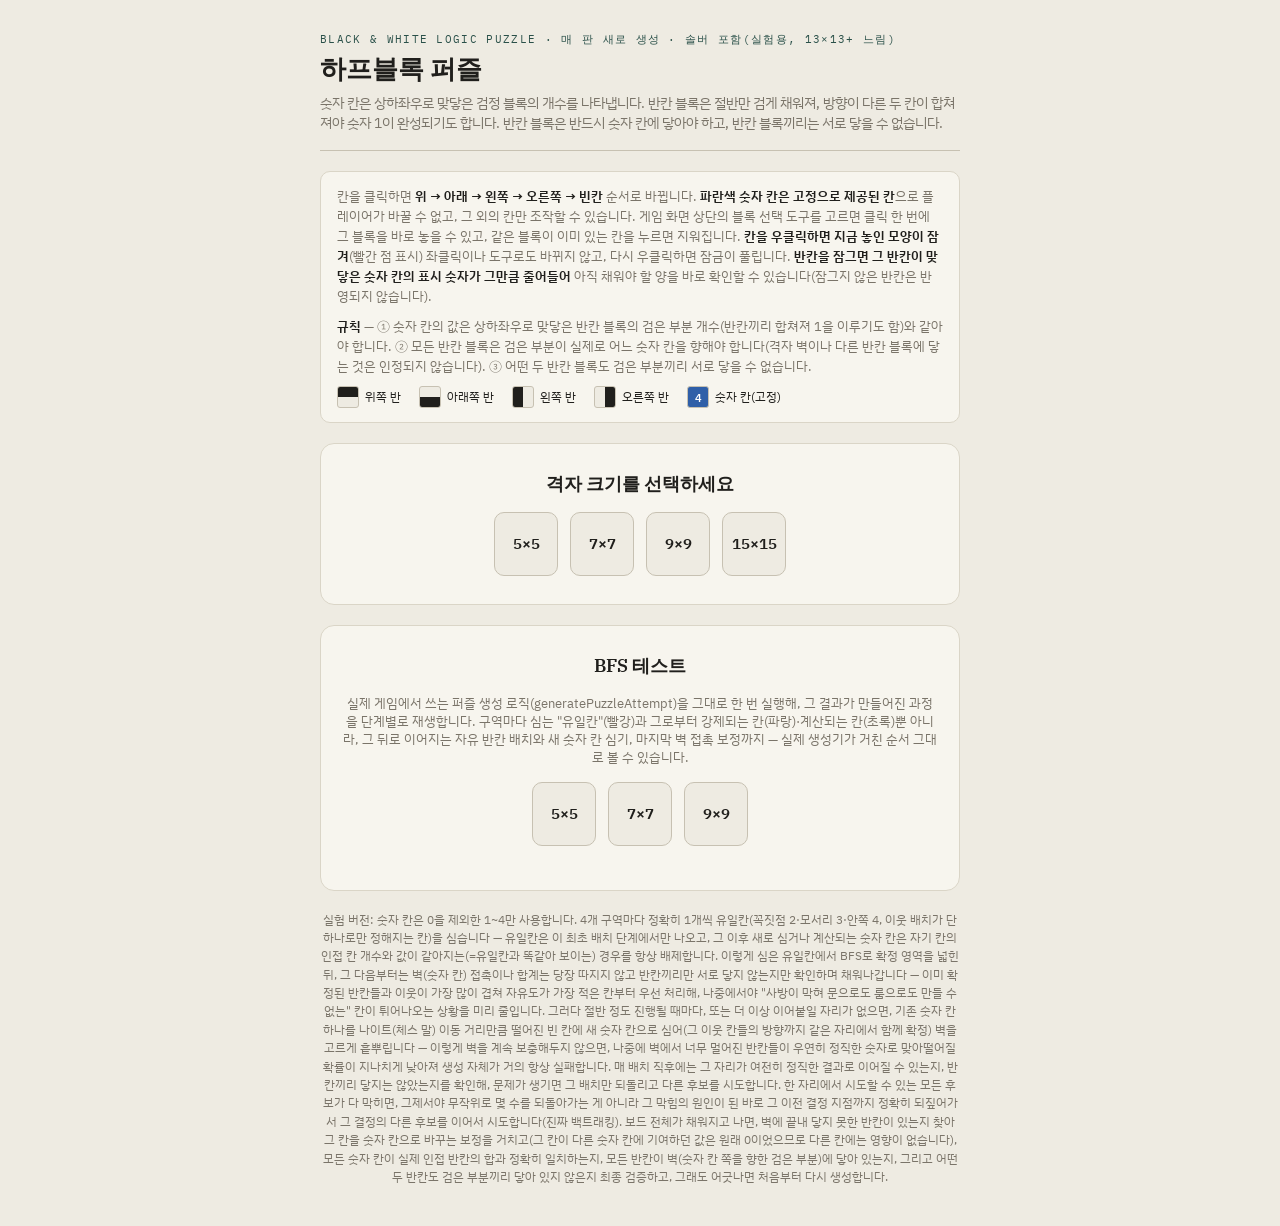
==== index-solver.html @ 35c33c2c "하프블록 퍼즐: 모바일 지원 추가 Co-Authored-By: Claude Opus 5.5 <noreply@anthropic.com>" ====
<!doctype html><html><head><meta charset=utf8><meta name=viewport content="width=device-width,initial-scale=1,viewport-fit=cover"><style>:root{color-scheme:light;box-sizing:border-box;padding-top:env(safe-area-inset-top,0px);padding-bottom:env(safe-area-inset-bottom,0px)}html{scroll-padding-top:env(safe-area-inset-top,0px)}body{margin:0;padding:0;font:14px -apple-system,BlinkMacSystemFont,sans-serif;background:#faf9f5;color:#141413}img{max-width:100%}[hidden]:not([hidden=until-found i]){display:none!important}</style></head><body>
<title>하프블록 퍼즐 (솔버 포함, 실험용)</title>
<link rel="preconnect" href="https://fonts.googleapis.com">
<link rel="preconnect" href="https://fonts.gstatic.com" crossorigin>
<link href="https://fonts.googleapis.com/css2?family=IBM+Plex+Serif:wght@500;600&family=IBM+Plex+Sans+KR:wght@400;500;600&family=IBM+Plex+Mono:wght@500;600&display=swap" rel="stylesheet">
<style>
  :root{
    --paper:#EEEBE2;
    --paper-raised:#F7F5EE;
    --ink:#201F1C;
    --line:#C7C1B2;
    --line-soft:#DAD5C7;
    --accent:#3C6E64;
    --accent-strong:#2A5049;
    --accent-soft:#DCEAE6;
    --muted:#7A7469;
    --danger:#9B4A3E;
    --fixed:#2F5FA8;
    --font-display:'IBM Plex Serif', Georgia, serif;
    --font-body:'IBM Plex Sans KR','IBM Plex Sans',system-ui,sans-serif;
    --font-mono:'IBM Plex Mono',ui-monospace,monospace;
  }
  @media (prefers-color-scheme: dark){
    :root:not([data-theme="light"]){
      --paper:#17181A;
      --paper-raised:#1E2022;
      --ink:#ECE9E1;
      --line:#3C3B37;
      --line-soft:#2A2A27;
      --accent:#6FBDAF;
      --accent-strong:#8FD2C5;
      --accent-soft:#1D2C29;
      --muted:#8C877C;
      --danger:#D98A7B;
      --fixed:#7EB3EA;
    }
  }
  :root[data-theme="dark"]{
    --paper:#17181A;
    --paper-raised:#1E2022;
    --ink:#ECE9E1;
    --line:#3C3B37;
    --line-soft:#2A2A27;
    --accent:#6FBDAF;
    --accent-strong:#8FD2C5;
    --accent-soft:#1D2C29;
    --muted:#8C877C;
    --danger:#D98A7B;
    --fixed:#7EB3EA;
  }

  body{
    background:var(--paper);
    color:var(--ink);
    font-family:var(--font-body);
    padding:32px 16px 40px;
    display:flex;
    justify-content:center;
  }

  .page{
    width:100%;
    max-width:640px;
    display:flex;
    flex-direction:column;
    gap:20px;
  }

  header.top{
    display:flex;
    flex-direction:column;
    gap:4px;
    border-bottom:1px solid var(--line);
    padding-bottom:16px;
  }
  header.top .eyebrow{
    font-family:var(--font-mono);
    font-size:11px;
    letter-spacing:.12em;
    text-transform:uppercase;
    color:var(--accent-strong);
  }
  header.top h1{
    font-family:var(--font-display);
    font-weight:600;
    font-size:26px;
    margin:0;
    text-wrap:balance;
  }
  header.top p{
    margin:2px 0 0;
    color:var(--muted);
    font-size:13.5px;
    line-height:1.5;
  }

  .legend{
    background:var(--paper-raised);
    border:1px solid var(--line-soft);
    border-radius:10px;
    padding:14px 16px;
    font-size:12.5px;
    line-height:1.6;
    color:var(--muted);
  }
  .legend strong{ color:var(--ink); font-weight:600; }
  .legend .swatches{
    display:flex;
    flex-wrap:wrap;
    gap:10px 18px;
    margin-top:10px;
  }
  .swatch{ display:flex; align-items:center; gap:6px; font-size:12px; color:var(--ink); }
  .swatch-box{
    position:relative;
    width:20px;height:20px;
    border:1px solid var(--line);
    border-radius:3px;
    background:var(--paper);
    flex-shrink:0;
    overflow:hidden;
    display:flex;
    align-items:center;
    justify-content:center;
    font-family:var(--font-mono);
    font-size:11px;
    font-weight:600;
    color:var(--ink);
  }
  .swatch-box .fill{ position:absolute; background:var(--ink); }

  /* ---- start screen ---- */
  .start-card{
    background:var(--paper-raised);
    border:1px solid var(--line-soft);
    border-radius:14px;
    padding:28px 22px;
    display:flex;
    flex-direction:column;
    align-items:center;
    gap:16px;
    text-align:center;
  }
  .start-card h2{
    font-family:var(--font-display);
    font-size:18px;
    margin:0;
    font-weight:600;
  }
  .size-grid{
    display:flex;
    gap:12px;
    flex-wrap:wrap;
    justify-content:center;
  }
  .size-btn{
    font-family:var(--font-mono);
    font-size:15px;
    font-weight:600;
    width:64px;
    height:64px;
    border-radius:10px;
    border:1.5px solid var(--line);
    background:var(--paper);
    color:var(--ink);
    cursor:pointer;
    display:flex;
    flex-direction:column;
    align-items:center;
    justify-content:center;
    gap:2px;
    transition:border-color .15s, background .15s;
  }
  .size-btn:hover{ border-color:var(--accent); background:var(--accent-soft); }

  /* ---- game screen ---- */
  .status-row{
    display:flex;
    align-items:center;
    justify-content:space-between;
    gap:12px;
    flex-wrap:wrap;
  }
  .status-pill{
    font-family:var(--font-mono);
    font-size:11px;
    letter-spacing:.06em;
    text-transform:uppercase;
    padding:5px 10px;
    border-radius:999px;
    border:1px solid var(--line);
    color:var(--muted);
  }
  .status-pill.mode-play{ color:var(--accent-strong); border-color:var(--accent); }
  .status-pill.mode-answer{ color:var(--accent-strong); border-color:var(--accent); background:var(--accent-soft); }
  .status-pill.mode-solution{ color:var(--ink); }

  .tool-palette{
    display:flex;
    align-items:center;
    gap:14px;
    flex-wrap:wrap;
    background:var(--paper-raised);
    border:1px solid var(--line-soft);
    border-radius:10px;
    padding:12px 16px;
  }
  .tool-label{
    font-family:var(--font-mono);
    font-size:11px;
    letter-spacing:.06em;
    text-transform:uppercase;
    color:var(--muted);
  }
  .tool-buttons{ display:flex; gap:8px; }
  .tool-btn{
    width:44px;
    height:44px;
    padding:0;
    border-radius:8px;
    border:1.5px solid var(--line);
    background:var(--paper);
    cursor:pointer;
    display:flex;
    align-items:center;
    justify-content:center;
    transition:border-color .15s, background .15s;
  }
  .tool-btn:hover{ border-color:var(--accent); }
  .tool-btn.active{
    border-color:var(--accent);
    background:var(--accent-soft);
    box-shadow:0 0 0 2px var(--accent) inset;
  }
  .tool-swatch{
    position:relative;
    width:22px;
    height:22px;
    border:1px solid var(--line);
    border-radius:3px;
    background:var(--paper);
    overflow:hidden;
  }
  .tool-swatch .fill{ position:absolute; background:var(--ink); }
  .tool-btn.active .tool-swatch{ border-color:var(--accent-strong); }
  .tool-btn.active .tool-swatch .fill{ background:var(--accent-strong); }
  .tool-hint{
    font-size:11.5px;
    color:var(--muted);
    flex-basis:100%;
  }

  .mini-board{
    display:grid;
    width:150px;
    aspect-ratio:1/1;
    border:2px solid var(--ink);
    border-radius:3px;
    overflow:hidden;
    background:var(--line);
    gap:1px;
  }
  .mini-cell{
    position:relative;
    background:var(--paper);
    display:flex;
    align-items:center;
    justify-content:center;
    font-family:var(--font-mono);
    font-size:8px;
    font-weight:600;
  }
  .mini-cell.fixed{
    background:var(--danger);
    color:#fff;
  }
  .mini-cell.full{ background:var(--ink); }
  .mini-cell.forced-blue{ background:var(--fixed); }
  .mini-cell.forced-green{ background:var(--accent); color:#fff; }
  .mini-cell .fill{ position:absolute; background:var(--ink); }
  .mini-cell.just-revealed{
    box-shadow:0 0 0 2px var(--accent-strong) inset, 0 0 0 4px var(--accent-soft) inset;
    z-index:1;
  }

  .bfs-stage-wrap{
    display:flex;
    flex-direction:column;
    align-items:center;
    gap:10px;
    padding-top:10px;
    border-top:1px dashed var(--line-soft);
    width:100%;
  }
  .bfs-stage-header{
    display:flex;
    align-items:center;
    justify-content:center;
    gap:10px;
    flex-wrap:wrap;
  }
  .stage-board{
    width:min(72vw,260px);
  }
  .stage-board .mini-cell{ font-size:11px; }
  .bfs-stage-hint{
    margin:0;
    color:var(--muted);
    font-size:12px;
    max-width:440px;
    text-align:center;
    line-height:1.5;
  }

  .board-wrap{
    display:flex;
    justify-content:center;
  }
  .board{
    display:grid;
    width:min(92vw,480px);
    aspect-ratio:1/1;
    border:2px solid var(--ink);
    border-radius:4px;
    overflow:hidden;
    background:var(--line);
    gap:1px;
  }
  .cell{
    position:relative;
    background:var(--paper);
    display:flex;
    align-items:center;
    justify-content:center;
    font-family:var(--font-mono);
    font-size:clamp(14px,4vw,20px);
    font-weight:600;
    user-select:none;
  }
  .cell.fixed-number{
    background:var(--fixed);
    color:#fff;
  }
  .cell.fixed-empty{
    background:var(--fixed);
  }
  .cell.fixed-full{
    background:var(--ink);
  }
  .cell.player{
    background:var(--paper);
    cursor:pointer;
    box-shadow:inset 0 0 0 1px transparent;
  }
  .cell.player.interactive{
    box-shadow:inset 0 0 0 1px var(--line-soft);
  }
  .cell.player.interactive:hover{ background:var(--accent-soft); }
  .cell.player.interactive:hover .fill{ background:var(--accent-strong); }
  .cell.player.locked{
    box-shadow:inset 0 0 0 2px var(--danger);
  }
  .cell.player.locked:hover{ background:var(--paper); }
  .cell.player.locked:hover .fill{ background:var(--ink); }
  .cell.player.locked::after{
    content:'';
    position:absolute;
    top:3px; right:3px;
    width:6px; height:6px;
    border-radius:50%;
    background:var(--danger);
    z-index:2;
  }
  .cell .fill{ position:absolute; background:var(--ink); }
  .fill-up{ top:0;left:0;right:0;height:50%; }
  .fill-down{ bottom:0;left:0;right:0;height:50%; }
  .fill-left{ top:0;left:0;bottom:0;width:50%; }
  .fill-right{ top:0;right:0;bottom:0;width:50%; }

  .actions{
    display:flex;
    justify-content:center;
    gap:10px;
    flex-wrap:wrap;
  }
  .btn{
    font-family:var(--font-body);
    font-size:14px;
    font-weight:600;
    padding:11px 22px;
    border-radius:8px;
    border:1.5px solid var(--ink);
    background:var(--ink);
    color:var(--paper);
    cursor:pointer;
    transition:opacity .15s;
  }
  .btn:hover{ opacity:.85; }
  .btn.secondary{
    background:transparent;
    color:var(--ink);
    border-color:var(--line);
  }
  .btn.secondary.active{
    border-color:var(--accent);
    color:var(--accent-strong);
    background:var(--accent-soft);
  }
  .btn.danger-outline{
    background:transparent;
    color:var(--danger);
    border-color:var(--danger);
  }
  .btn:disabled{
    opacity:.4;
    cursor:default;
  }

  footer.note{
    text-align:center;
    font-size:11.5px;
    color:var(--muted);
    line-height:1.6;
  }

  [hidden]{ display:none!important; }
</style>

<div class="page">
  <header class="top">
    <div class="eyebrow">Black &amp; White Logic Puzzle · 매 판 새로 생성 · 솔버 포함(실험용, 13×13+ 느림)</div>
    <h1>하프블록 퍼즐</h1>
    <p>숫자 칸은 상하좌우로 맞닿은 검정 블록의 개수를 나타냅니다. 반칸 블록은 절반만 검게 채워져, 방향이 다른 두 칸이 합쳐져야 숫자 1이 완성되기도 합니다. 반칸 블록은 반드시 숫자 칸에 닿아야 하고, 반칸 블록끼리는 서로 닿을 수 없습니다.</p>
  </header>

  <div class="legend">
    칸을 클릭하면 <strong>위 → 아래 → 왼쪽 → 오른쪽 → 빈칸</strong> 순서로 바뀝니다. <strong>파란색 숫자 칸은 고정으로 제공된 칸</strong>으로 플레이어가 바꿀 수 없고, 그 외의 칸만 조작할 수 있습니다. 게임 화면 상단의 블록 선택 도구를 고르면 클릭 한 번에 그 블록을 바로 놓을 수 있고, 같은 블록이 이미 있는 칸을 누르면 지워집니다. <strong>칸을 우클릭하면 지금 놓인 모양이 잠겨</strong>(빨간 점 표시) 좌클릭이나 도구로도 바뀌지 않고, 다시 우클릭하면 잠금이 풀립니다. <strong>반칸을 잠그면 그 반칸이 맞닿은 숫자 칸의 표시 숫자가 그만큼 줄어들어</strong> 아직 채워야 할 양을 바로 확인할 수 있습니다(잠그지 않은 반칸은 반영되지 않습니다).
    <div style="margin-top:10px;">
      <strong>규칙</strong> — ① 숫자 칸의 값은 상하좌우로 맞닿은 반칸 블록의 검은 부분 개수(반칸끼리 합쳐져 1을 이루기도 함)와 같아야 합니다. ② 모든 반칸 블록은 검은 부분이 실제로 어느 숫자 칸을 향해야 합니다(격자 벽이나 다른 반칸 블록에 닿는 것은 인정되지 않습니다). ③ 어떤 두 반칸 블록도 검은 부분끼리 서로 닿을 수 없습니다.
    </div>
    <div class="swatches">
      <div class="swatch"><span class="swatch-box"><span class="fill fill-up"></span></span>위쪽 반</div>
      <div class="swatch"><span class="swatch-box"><span class="fill fill-down"></span></span>아래쪽 반</div>
      <div class="swatch"><span class="swatch-box"><span class="fill fill-left"></span></span>왼쪽 반</div>
      <div class="swatch"><span class="swatch-box"><span class="fill fill-right"></span></span>오른쪽 반</div>
      <div class="swatch"><span class="swatch-box" style="background:var(--fixed);color:#fff">4</span>숫자 칸(고정)</div>
    </div>
  </div>

  <section id="startScreen" class="start-card">
    <h2>격자 크기를 선택하세요</h2>
    <div class="size-grid">
      <button class="size-btn" data-size="5" onclick="startGame(5)">5×5</button>
      <button class="size-btn" data-size="7" onclick="startGame(7)">7×7</button>
      <button class="size-btn" data-size="9" onclick="startGame(9)">9×9</button>
      <button class="size-btn" data-size="15" onclick="startGame(15)">15×15</button>
    </div>
  </section>

  <section id="bfsSection" class="start-card">
    <h2>BFS 테스트</h2>
    <p style="margin:0;color:var(--muted);font-size:12.5px;">실제 게임에서 쓰는 퍼즐 생성 로직(generatePuzzleAttempt)을 그대로 한 번 실행해, 그 결과가 만들어진 과정을 단계별로 재생합니다. 구역마다 심는 "유일칸"(빨강)과 그로부터 강제되는 칸(파랑)·계산되는 칸(초록)뿐 아니라, 그 뒤로 이어지는 자유 반칸 배치와 새 숫자 칸 심기, 마지막 벽 접촉 보정까지 — 실제 생성기가 거친 순서 그대로 볼 수 있습니다.</p>
    <div class="size-grid">
      <button class="size-btn" onclick="runBfsTest(5)">5×5</button>
      <button class="size-btn" onclick="runBfsTest(7)">7×7</button>
      <button class="size-btn" onclick="runBfsTest(9)">9×9</button>
    </div>
    <div id="bfsStatus" style="font-size:12.5px;color:var(--muted);"></div>

    <div id="bfsStageWrap" class="bfs-stage-wrap" hidden>
      <div class="bfs-stage-header">
        <span class="tool-label">단계별 진행 시뮬레이션</span>
        <span id="bfsStageLabel" class="status-pill" style="border-style:dashed;"></span>
      </div>
      <div id="bfsStageBoard"></div>
      <div class="actions">
        <button id="bfsStagePrevBtn" class="btn secondary" onclick="bfsStagePrev()">이전 단계</button>
        <button id="bfsStageNextBtn" class="btn secondary" onclick="bfsStageNext()">다음 단계</button>
        <button id="bfsStageAllBtn" class="btn secondary" onclick="bfsStageAll()">전체 보기</button>
        <button id="bfsStageResetBtn" class="btn danger-outline" onclick="bfsStageFullReset()">초기화</button>
      </div>
      <p class="bfs-stage-hint">빨강(유일칸, 0단계)에서 시작해, 실제 생성기가 칸을 하나씩 확정해 나간 순서 그대로 재생합니다. 파랑은 기존 숫자 칸이 강제한 반칸이고, 초록은 이웃이 모두 확정되어 계산만으로 나온 숫자 칸입니다. 초록까지의 전파가 멈추면, 실제 생성기가 숫자 칸에 닿은 미확정 칸에 반칸을 자유롭게 골라 놓거나(다시 전파가 이어짐) 더 놓을 자리가 없으면 새 숫자 칸을 심는 단계가 이어서 나타나며, 이 과정이 보드 전체가 채워질 때까지 반복됩니다. 그 뒤로 벽에 닿지 못한 반칸이 있다면, 마지막으로 그 칸을 숫자 칸으로 바꾸는 보정 단계가 한 번 더 나타날 수 있습니다. "이전 단계/다음 단계"로 한 단계씩, "전체 보기"로 끝까지 확인할 수 있고, "초기화"를 누르면 같은 결과를 처음(0단계)부터 다시 살펴봅니다.</p>
    </div>
  </section>

  <section id="loadingScreen" class="start-card" hidden>
    <h2>퍼즐 생성 중…</h2>
    <p style="margin:0;color:var(--muted);font-size:13px;">숫자 배치와 유일해 검증을 진행하고 있어요.</p>
  </section>

  <section id="gameScreen" hidden>
    <div class="status-row">
      <span id="statusPill" class="status-pill mode-play">플레이 중</span>
      <span id="sizeLabel" class="status-pill" style="border-style:dashed;"></span>
    </div>
    <div id="toolPalette" class="tool-palette">
      <span class="tool-label">놓을 블록 선택</span>
      <div class="tool-buttons">
        <button class="tool-btn" data-dir="up" onclick="selectTool('up')" title="위쪽 반">
          <span class="tool-swatch"><span class="fill fill-up"></span></span>
        </button>
        <button class="tool-btn" data-dir="down" onclick="selectTool('down')" title="아래쪽 반">
          <span class="tool-swatch"><span class="fill fill-down"></span></span>
        </button>
        <button class="tool-btn" data-dir="left" onclick="selectTool('left')" title="왼쪽 반">
          <span class="tool-swatch"><span class="fill fill-left"></span></span>
        </button>
        <button class="tool-btn" data-dir="right" onclick="selectTool('right')" title="오른쪽 반">
          <span class="tool-swatch"><span class="fill fill-right"></span></span>
        </button>
      </div>
      <span id="toolHint" class="tool-hint"></span>
    </div>
    <div class="board-wrap">
      <div id="board" class="board"></div>
    </div>
    <div class="actions">
      <button id="submitBtn" class="btn" onclick="submitAnswer()">답안 제출</button>
      <button id="answerBtn" class="btn secondary" onclick="setViewMode('answer')" hidden>정답</button>
      <button id="solutionBtn" class="btn secondary" onclick="setViewMode('solution')" hidden>풀이</button>
      <button id="restartBtn" class="btn danger-outline" onclick="restart()" hidden>재시작</button>
    </div>
  </section>

  <footer class="note">실험 버전: 숫자 칸은 0을 제외한 1~4만 사용합니다. 4개 구역마다 정확히 1개씩 유일칸(꼭짓점 2·모서리 3·안쪽 4, 이웃 배치가 단 하나로만 정해지는 칸)을 심습니다 — 유일칸은 이 최초 배치 단계에서만 나오고, 그 이후 새로 심거나 계산되는 숫자 칸은 자기 칸의 인접 칸 개수와 값이 같아지는(=유일칸과 똑같아 보이는) 경우를 항상 배제합니다. 이렇게 심은 유일칸에서 BFS로 확정 영역을 넓힌 뒤, 그 다음부터는 벽(숫자 칸) 접촉이나 합계는 당장 따지지 않고 반칸끼리만 서로 닿지 않는지만 확인하며 채워나갑니다 — 이미 확정된 반칸들과 이웃이 가장 많이 겹쳐 자유도가 가장 적은 칸부터 우선 처리해, 나중에서야 "사방이 막혀 문으로도 룸으로도 만들 수 없는" 칸이 튀어나오는 상황을 미리 줄입니다. 그러다 절반 정도 진행될 때마다, 또는 더 이상 이어붙일 자리가 없으면, 기존 숫자 칸 하나를 나이트(체스 말) 이동 거리만큼 떨어진 빈 칸에 새 숫자 칸으로 심어(그 이웃 칸들의 방향까지 같은 자리에서 함께 확정) 벽을 고르게 흩뿌립니다 — 이렇게 벽을 계속 보충해두지 않으면, 나중에 벽에서 너무 멀어진 반칸들이 우연히 정직한 숫자로 맞아떨어질 확률이 지나치게 낮아져 생성 자체가 거의 항상 실패합니다. 매 배치 직후에는 그 자리가 여전히 정직한 결과로 이어질 수 있는지, 반칸끼리 닿지는 않았는지를 확인해, 문제가 생기면 그 배치만 되돌리고 다른 후보를 시도합니다. 한 자리에서 시도할 수 있는 모든 후보가 다 막히면, 그제서야 무작위로 몇 수를 되돌아가는 게 아니라 그 막힘의 원인이 된 바로 그 이전 결정 지점까지 정확히 되짚어가서 그 결정의 다른 후보를 이어서 시도합니다(진짜 백트래킹). 보드 전체가 채워지고 나면, 벽에 끝내 닿지 못한 반칸이 있는지 찾아 그 칸을 숫자 칸으로 바꾸는 보정을 거치고(그 칸이 다른 숫자 칸에 기여하던 값은 원래 0이었으므로 다른 칸에는 영향이 없습니다), 모든 숫자 칸이 실제 인접 반칸의 합과 정확히 일치하는지, 모든 반칸이 벽(숫자 칸 쪽을 향한 검은 부분)에 닿아 있는지, 그리고 어떤 두 반칸도 검은 부분끼리 닿아 있지 않은지 최종 검증하고, 그래도 어긋나면 처음부터 다시 생성합니다.</footer>
</div>

<script>
  const DIR_ORDER = ['blank','up','down','left','right'];
  const ORIENTATIONS = ['up','down','left','right'];

  // half-block contribution to each of its own four sides (see legend for the shapes)
  const CONTRIB = {
    up:    {up:1, down:0, left:0.5, right:0.5},
    down:  {up:0, down:1, left:0.5, right:0.5},
    left:  {up:0.5, down:0.5, left:1, right:0},
    right: {up:0.5, down:0.5, left:0, right:1}
  };
  const OPPOSITE = {up:'down', down:'up', left:'right', right:'left'};

  // Rule 3: two orthogonally-adjacent half-blocks may never have their black regions
  // actually touch across their shared border. A raw contribution (0/0.5/1, see CONTRIB)
  // isn't enough on its own to decide this: two 0.5 contributions can still land on
  // opposite halves of the shared border and not overlap at all (e.g. 'up' facing right
  // meets 'down' facing left — top half vs. bottom half, touching at a single point, never
  // a real overlap). A full (1) contribution from either side always overlaps whatever
  // nonzero the other side shows, and two 0.5 contributions overlap only when they name the
  // SAME orientation, since both cells share the same coordinate axis along that border.
  function halfBlocksTouch(orientA, dirAtoB, orientB){
    const cA = CONTRIB[orientA][dirAtoB];
    const cB = CONTRIB[orientB][OPPOSITE[dirAtoB]];
    if(cA === 0 || cB === 0) return false;
    if(cA === 1 || cB === 1) return true;
    return orientA === orientB;
  }

  // Would giving `idx` this orientation make it touch (rule 3) some ALREADY-decided
  // half-block neighbor? Only checks committed 'blue' neighbors — this is meant to be used
  // both as a pre-filter on a hypothetical orientation before it's committed, and (via
  // hasRuleThreeViolation below) as a post-hoc check on an orientation already committed.
  function conflictsWithBlueNeighbor(n, idx, orientation, knownKind, color){
    return neighborsOf(n, idx).some(({idx: j, dir}) =>
      color[j] === 'blue' && halfBlocksTouch(orientation, dir, knownKind[j])
    );
  }

  function hasRuleThreeViolation(n, idx, color, knownKind){
    if(color[idx] !== 'blue') return false;
    return conflictsWithBlueNeighbor(n, idx, knownKind[idx], knownKind, color);
  }

  // Full-board sweep, used where there's no cheaper way to know what to check (right after
  // the initial unique-cell closure, and as a final belt-and-suspenders pass).
  function findRuleThreeViolationFull(n, total, color, knownKind){
    for(let i = 0; i < total; i++){
      if(hasRuleThreeViolation(n, i, color, knownKind)) return i;
    }
    return -1;
  }

  // Mirrors findStuckCellNear's reasoning: a cell's rule-3 status can only newly change as a
  // direct result of a placement that just resolved IT or one of ITS neighbors, so only
  // `newlyResolved` and their neighbors need re-checking, not the whole board.
  function findRuleThreeViolationNear(n, newlyResolved, color, knownKind){
    const seen = new Set();
    const check = (idx) => {
      if(seen.has(idx)) return false;
      seen.add(idx);
      return hasRuleThreeViolation(n, idx, color, knownKind);
    };
    for(const idx of newlyResolved){
      if(check(idx)) return idx;
      for(const {idx: j} of neighborsOf(n, idx)){
        if(check(j)) return j;
      }
    }
    return -1;
  }

  // Knight's-move targets of `idx` on an n×n board (up to 8, fewer near edges/corners) —
  // used to space freshly-planted number clues away from an existing one (see the "no
  // wall-adjacent cell left" branch of generatePuzzleAttempt's main loop).
  const KNIGHT_OFFSETS = [[1,2],[1,-2],[-1,2],[-1,-2],[2,1],[2,-1],[-2,1],[-2,-1]];
  function knightMoves(n, idx){
    const r = Math.floor(idx / n), c = idx % n;
    const res = [];
    KNIGHT_OFFSETS.forEach(([dr, dc]) => {
      const nr = r + dr, nc = c + dc;
      if(nr >= 0 && nr < n && nc >= 0 && nc < n) res.push(nr * n + nc);
    });
    return res;
  }

  // kind is either 'full' | 'empty' | 'number' (each contributes a fixed, type-determined
  // amount to its neighbors) or an orientation string (a player cell's chosen half-block)
  function contribution(kind, dirFromClueToNeighbor){
    if(kind === 'full') return 1;
    if(kind === 'empty' || kind === 'number') return 0;
    return CONTRIB[kind][OPPOSITE[dirFromClueToNeighbor]];
  }

  function neighborsOf(n, idx){
    const r = Math.floor(idx / n), c = idx % n;
    const res = [];
    if(r > 0) res.push({idx: idx - n, dir: 'up'});
    if(r < n - 1) res.push({idx: idx + n, dir: 'down'});
    if(c > 0) res.push({idx: idx - 1, dir: 'left'});
    if(c < n - 1) res.push({idx: idx + 1, dir: 'right'});
    return res;
  }

  function shuffled(arr){
    const a = arr.slice();
    for(let i = a.length - 1; i > 0; i--){
      const j = Math.floor(Math.random() * (i + 1));
      [a[i], a[j]] = [a[j], a[i]];
    }
    return a;
  }

  function randomOf(arr){ return arr[Math.floor(Math.random() * arr.length)]; }

  // ---- experimental generator: unique cells first, then black pattern, then more clues ----
  //
  // A cell's value has exactly one possible neighbor arrangement when it's 0 (every neighbor
  // points away) or its degree — 4 interior / 3 edge / 2 corner (every neighbor points in).
  // We call that a "unique cell". Splitting the grid into zones and forcing one unique cell
  // per zone up front gives every puzzle a few guaranteed, unambiguous footholds spread
  // across the board, before the rest of the grid is filled in at random exactly like
  // before (paint everything, then walk cells in random order turning some into clues,
  // freezing each clue's neighbors so a later clue can't quietly invalidate it).

  // Splits [0, n) into k roughly-equal runs of length ceil(n/k): overlapping at the shared
  // boundary when n doesn't divide evenly by k (e.g. n=5,k=2 → [0,3) and [2,5)), and exactly
  // tiling with no overlap when it does (e.g. n=9,k=3 → [0,3),[3,6),[6,9)).
  function computeZones(n, k){
    const size = Math.ceil(n / k);
    const starts = [];
    for(let i = 0; i < k; i++){
      starts.push(k > 1 ? Math.round(i * (n - size) / (k - 1)) : 0);
    }
    const zones = [];
    starts.forEach(rowStart => {
      starts.forEach(colStart => {
        zones.push({rowStart, rowEnd: rowStart + size, colStart, colEnd: colStart + size});
      });
    });
    return zones;
  }

  function cellsInZone(n, zone){
    const idxs = [];
    for(let r = zone.rowStart; r < zone.rowEnd && r < n; r++){
      for(let c = zone.colStart; c < zone.colEnd && c < n; c++){
        idxs.push(r * n + c);
      }
    }
    return idxs;
  }

  // Picks exactly one "unique cell" per zone — a position whose value (its degree: 4
  // interior / 3 edge / 2 corner; 0 is no longer allowed anywhere) has exactly one possible
  // neighbor arrangement. This is the ONLY place a clue is ever allowed to show that
  // unambiguous degree-value pattern — every later clue placement in generatePuzzleAttempt
  // (placeNumberClue, the wall-touch repair pass, and a final sweep over whatever tryGreen
  // computes on its own) explicitly refuses to reproduce it, so all of a puzzle's "free"
  // starting footholds are concentrated here at generation time.
  //
  // A candidate must have every neighbor still unfrozen, not just itself: two unique cells
  // that end up sharing a neighbor would each need that shared cell pointed a different way,
  // and whichever got decided second would silently overwrite the first's requirement,
  // corrupting its value. Only decides WHICH cells are clues and what they show — not any
  // actual orientations, so this alone is also what the BFS test tool uses to check just the
  // seeding step in isolation.
  function placeUniqueCells(n){
    const total = n * n;
    const isClue = new Array(total).fill(false);
    const clueValue = new Array(total).fill(null);
    const frozen = new Array(total).fill(false);

    function placeOneIn(zoneCells){
      const candidates = shuffled(zoneCells).filter(i =>
        !frozen[i] && neighborsOf(n, i).every(({idx: j}) => !frozen[j])
      );
      if(candidates.length === 0) return false; // no room left in this zone
      const i = candidates[0];
      const nb = neighborsOf(n, i);
      const degree = nb.length;
      isClue[i] = true;
      // 0 tiles are no longer allowed anywhere on the board, so a unique cell's only
      // remaining unambiguous value is "every neighbor points in" (its degree: 2 at a
      // corner, 3 on an edge, 4 inside) — never "every neighbor points away" (0).
      clueValue[i] = degree;
      frozen[i] = true;
      nb.forEach(({idx: j}) => { frozen[j] = true; });
      return true;
    }

    // always a 4-way (2×2) split, regardless of grid size — exactly 4 zones, exactly one
    // unique cell seeded per zone (a zone with no room left for its own pick just goes
    // without — see placeOneIn's early return).
    const zones = shuffled(computeZones(n, 2));
    zones.forEach(zone => placeOneIn(cellsInZone(n, zone)));

    return {isClue, clueValue};
  }

  // Same rule, checked against `idx`'s ALREADY-DECIDED orientation rather than picking one:
  // true iff idx's current fill actually reaches at least one number-tile neighbor. This is
  // no longer checked while half-blocks are being placed (see expandHalfBlock) — only in
  // bulk, once the whole board is filled in, by the wall-touch repair pass below.
  function isWallTouching(n, idx, knownKind){
    return neighborsOf(n, idx).some(({idx: j, dir}) =>
      knownKind[j] === 'number' && knownKind[idx] !== OPPOSITE[dir]
    );
  }

  function isHonestClueValue(v){
    return Number.isInteger(v) && v >= 1 && v <= 4;
  }

  function perpendicularOrientations(dir){
    return ORIENTATIONS.filter(o => o !== dir && o !== OPPOSITE[dir]);
  }

  // Plants a fresh number clue at `idx` and, in the very same step, DECIDES the orientation
  // of every one of its still-unknown neighbors so their contributions sum back to exactly
  // the value just committed — never leaving any of them for some later, unrelated process
  // to resolve independently. That gap was the actual mismatched-number bug: picking a
  // value from partway through the achievable range (rather than only the two extremes
  // tryForceClue can pin down alone) left 2+ neighbors free, with nothing guaranteeing they
  // eventually added back up to the number already committed to. Each neighbor's needed
  // contribution (1, 0.5, or 0) maps to an exact orientation — only the 0.5 case has any
  // real freedom (two perpendicular choices) — so this constructs a fully consistent
  // assignment directly instead of gambling on one. Mutates color/knownKind/knownValue/step
  // and appends idx plus every neighbor it just decided to `order`; returns the list of
  // newly-set indices (for the caller to feed into runClosureBFS as the next queue), or
  // null when no honest 1-4 value is achievable here at all.
  function placeNumberClue(n, idx, color, knownKind, knownValue, step, order, floorStep){
    const nb = neighborsOf(n, idx);
    let baseSum = 0, maxKnownStep = floorStep || 0;
    const unknown = [];
    nb.forEach(({idx: j, dir}) => {
      if(color[j] === 'none'){
        unknown.push({idx: j, dir});
      } else {
        baseSum += contribution(knownKind[j], dir);
        if(step[j] > maxKnownStep) maxKnownStep = step[j];
      }
    });

    // A neighbor assigned "point away" (contributing 0 to THIS clue) only stays wall-honest
    // if it has some OTHER number-tile neighbor to touch instead — one with none at all
    // would need the costly final-check repair. Knowing which neighbors are in that bind
    // lets the value itself be chosen to avoid it: preferring a value whose "needed"
    // (points-toward count) covers at least every no-other-wall neighbor means none of them
    // HAVE to be the ones left pointing away.
    const withFlag = unknown.map(u => ({
      idx: u.idx,
      dir: u.dir,
      hasOtherWall: neighborsOf(n, u.idx).some(({idx: k}) => k !== idx && knownKind[k] === 'number')
    }));
    const noOtherWallCount = withFlag.filter(u => !u.hasOtherWall).length;

    // "유일칸" (a clue whose value forces every neighbor to point in, degree 2/3/4) is
    // reserved for the initial placeUniqueCells seeding only — a clue planted here later
    // must never reproduce that same unambiguous pattern, so v === degree is excluded
    // outright, never offered as a candidate in the first place.
    const degree = nb.length;
    const candidates = [];
    const roomyCandidates = [];
    for(let v = 1; v <= 4; v++){
      if(v === degree) continue;
      const needed = v - baseSum;
      if(needed < -1e-9 || needed > unknown.length + 1e-9) continue;
      candidates.push(v);
      if(needed >= noOtherWallCount - 1e-9) roomyCandidates.push(v);
    }
    if(candidates.length === 0) return null;
    const value = randomOf(roomyCandidates.length > 0 ? roomyCandidates : candidates);
    let needed = value - baseSum;

    // Even with a roomy value, still spend the "point away" assignments on hasOtherWall
    // neighbors first (their alternative wall keeps them honest either way), saving the
    // safe point-toward/perpendicular assignments for whichever no-other-wall neighbors
    // there are.
    const noOtherWall = shuffled(withFlag.filter(u => !u.hasOtherWall));
    const hasOtherWallList = shuffled(withFlag.filter(u => u.hasOtherWall));
    const ordered = noOtherWall.concat(hasOtherWallList);

    const newlySet = [];
    ordered.forEach(({idx: j, dir}) => {
      let want;
      if(needed >= 1 - 1e-9){ want = 1; needed -= 1; }
      else if(needed >= 0.5 - 1e-9){ want = 0.5; needed -= 0.5; }
      else { want = 0; }

      let kind;
      if(want === 1) kind = OPPOSITE[dir];
      else if(want === 0) kind = dir;
      else {
        // Real freedom here (two perpendicular choices) — prefer whichever doesn't touch
        // (rule 3) an already-placed half-block neighbor of j, when that's possible. Not a
        // full guarantee (closure forcing elsewhere can still create a violation), which is
        // why the caller re-checks with findRuleThreeViolationNear after this returns.
        const perp = perpendicularOrientations(dir);
        const perpSafe = perp.filter(o => !conflictsWithBlueNeighbor(n, j, o, knownKind, color));
        kind = randomOf(perpSafe.length ? perpSafe : perp);
      }
      color[j] = 'blue';
      knownKind[j] = kind;
      step[j] = maxKnownStep + 1;
      order.push(j);
      newlySet.push(j);
    });

    color[idx] = 'green';
    knownKind[idx] = 'number';
    knownValue[idx] = value;
    step[idx] = maxKnownStep;
    order.push(idx);
    newlySet.push(idx);

    return newlySet;
  }

  // A 'none' cell that's fully surrounded (every neighbor already known) but has no
  // number-tile neighbor of its own is a dead end: it can't become a half-block (nothing to
  // touch), and with zero unknown neighbors left it can't become a number clue either unless
  // reading off exactly what's already fixed happens to land on an honest, non-unique-
  // looking 1-4 value — anything else and there is no more freedom anywhere to fix it. Small
  // grids rarely hit this by chance; larger ones hit it almost every attempt, because there
  // are quadratically more "meeting points" where several independently-chosen half-block
  // fills have to add up to something sensible with no coordination between them. Detecting
  // it right after a placement — instead of only at the very end, once the rest of the
  // board has already been built on top of the bad choice — is what makes backing out of
  // that ONE placement (see the snapshot/restore trial below) actually pay off.
  function isStuckCell(n, i, color, knownKind){
    if(color[i] === 'none'){
      const nb = neighborsOf(n, i);
      if(nb.some(({idx: j}) => knownKind[j] === 'number')) return false; // still eligible later
      if(nb.some(({idx: j}) => color[j] === 'none')) return false; // still has freedom, not stuck yet
      let sum = 0;
      nb.forEach(({idx: j, dir}) => { sum += contribution(knownKind[j], dir); });
      return !isHonestClueValue(sum) || sum === nb.length;
    }
    if(color[i] === 'blue'){
      // The mirror image of the 'none' case above: a half-block whose fixed orientation
      // points away from its only number-tile neighbor (or has none at all) is exactly what
      // the final isWallTouching repair pass exists to fix — but that repair only works
      // when reading off its neighbors' contributions lands on an honest, non-unique-
      // looking value. A cell can only be judged here once every one of ITS neighbors is
      // also resolved (an unresolved neighbor might still turn into a number cell later and
      // start being touched), and if the repair would fail, this is a dead end just like
      // the 'none' case — better caught now than at the very end of a large board, after
      // everything else has already been built on top of it.
      if(isWallTouching(n, i, knownKind)) return false;
      const nb = neighborsOf(n, i);
      if(nb.some(({idx: j}) => color[j] === 'none')) return false; // might still be rescued later
      let sum = 0;
      nb.forEach(({idx: j, dir}) => { sum += contribution(knownKind[j], dir); });
      return !isHonestClueValue(sum) || sum === nb.length;
    }
    return false;
  }

  // Full-board sweep, used only where there's no cheaper way to know what to check (e.g.
  // right after the initial unique-cell seeding, before anything else has been decided).
  function findStuckCell(n, total, color, knownKind){
    for(let i = 0; i < total; i++){
      if(isStuckCell(n, i, color, knownKind)) return i;
    }
    return -1;
  }

  // A cell can only newly BECOME stuck as a direct result of one specific placement: it has
  // to be a neighbor of something that placement just resolved (that's the only way its own
  // "are all my neighbors known yet" status could have just flipped). So instead of
  // rescanning the whole board after every single trial placement — the dominant cost once
  // grids get into the hundreds of cells, since backtracking means this check runs on the
  // order of thousands of times per attempt — this only re-examines the neighbors of
  // whatever cells `runClosureBFS` just resolved (`newlyResolved`, e.g. the slice of `order`
  // added by that call), which is the same check with the same result but genuinely O(1)-ish
  // per trial instead of O(board size).
  function findStuckCellNear(n, newlyResolved, color, knownKind){
    const seen = new Set();
    for(const idx of newlyResolved){
      for(const {idx: j} of neighborsOf(n, idx)){
        if(seen.has(j)) continue;
        seen.add(j);
        if(isStuckCell(n, j, color, knownKind)) return j;
      }
    }
    return -1;
  }

  function snapshotState(color, knownKind, knownValue, step, order){
    return {
      color: color.slice(), knownKind: knownKind.slice(), knownValue: knownValue.slice(),
      step: step.slice(), orderLen: order.length
    };
  }

  function restoreState(snap, color, knownKind, knownValue, step, order){
    for(let i = 0; i < color.length; i++){
      color[i] = snap.color[i];
      knownKind[i] = snap.knownKind[i];
      knownValue[i] = snap.knownValue[i];
      step[i] = snap.step[i];
    }
    order.length = snap.orderLen;
  }

  // How many of the 4 orientations would keep cell `i` (already committed as a half-block)
  // just as legal as its actual, committed knownKind[i] — i.e. every number-tile neighbor's
  // sum still honest, the wall-touch rule still met, and no touching (rule 3) any OTHER
  // already-known half-block neighbor. This is a strictly local snapshot of `i` at the
  // moment it's checked: as more of the board fills in, i's already-known number/half-block
  // neighbors can only ever ADD constraints, never remove one, so a count of 1 here can
  // never later become 2 — which is exactly why every call site below only ever needs to
  // check a cell once, right when it's freshly resolved to 'blue'. A count of 2+ means two
  // (or more) orientations are equally legal for i RIGHT NOW, with nothing yet on the board
  // to tell them apart — this is the ambiguity a single random pick used to paper over (a
  // perpendicular pair both contributing 0.5 to the same clue is the simplest case).
  function countValidOrientations(n, i, color, knownKind, knownValue){
    const nb = neighborsOf(n, i);
    const numberNb = nb.filter(({idx: j}) => knownKind[j] === 'number');
    const blueNb = nb.filter(({idx: j}) => color[j] === 'blue');
    let count = 0;
    ORIENTATIONS.forEach(o => {
      const honestForEveryClue = numberNb.every(({idx: j, dir}) => {
        const jnb = neighborsOf(n, j);
        let sum = 0;
        jnb.forEach(({idx: k, dir: d}) => { sum += (k === i) ? contribution(o, d) : contribution(knownKind[k], d); });
        return Math.abs(sum - knownValue[j]) < 1e-9;
      });
      if(!honestForEveryClue) return;
      if(!numberNb.some(({dir}) => o !== OPPOSITE[dir])) return; // must actually touch a wall
      if(blueNb.some(({idx: j, dir}) => halfBlocksTouch(o, dir, knownKind[j]))) return; // rule 3
      count++;
    });
    return count;
  }

  // Only ever called on a cell that was JUST set to 'blue' (see findAmbiguousCellNear) —
  // older half-blocks are guaranteed count===1 forever by the monotonicity argument above,
  // so re-checking them again later would be wasted work, not extra safety.
  function isAmbiguousCell(n, i, color, knownKind, knownValue){
    return countValidOrientations(n, i, color, knownKind, knownValue) > 1;
  }

  // Mirrors findStuckCellNear/findRuleThreeViolationNear's shape, but only needs to look at
  // `newlyResolved` itself (not their neighbors): a half-block's own ambiguity is decided
  // once, at the moment IT is committed, from whatever's known then — see
  // countValidOrientations for why that reading never goes stale.
  function findAmbiguousCellNear(n, newlyResolved, color, knownKind, knownValue){
    for(const idx of newlyResolved){
      if(color[idx] === 'blue' && isAmbiguousCell(n, idx, color, knownKind, knownValue)) return idx;
    }
    return -1;
  }

  // Commits exactly ONE specific orientation at `idx` (no candidate loop — the choice-point
  // search in generatePuzzleAttempt owns trying alternatives) and runs the closure that
  // follows. Only rule 3 is checked directly (conflictsWithBlueNeighbor, by the caller,
  // before this is even invoked) — never rule 1 (a clue's sum) or rule 2 (wall-touch): those
  // are verified once in bulk after the whole board is filled (see the wall-touch repair pass
  // and honest-value checks below). The closure can still cascade a rule-3 violation
  // elsewhere via tryForceClue (which knows nothing about rule 3) or strand some cell with no
  // honest value left (tryForceClue forcing a neighbor outright, bypassing the rule-1
  // deferral that only applies to FREE half-block choices) — both checked here. Returns the
  // newly-resolved indices on success, or null on either failure (the caller is responsible
  // for restoring state and trying the next option).
  function commitHalfBlockOrientation(n, idx, orientation, color, knownKind, knownValue, step, order, trace, curStep){
    const orderLenBefore = order.length;
    color[idx] = 'blue';
    knownKind[idx] = orientation;
    if(trace) step[idx] = curStep + 1;
    order.push(idx);
    runClosureBFS(n, color, knownKind, knownValue, step, order, [idx]);
    const newlyResolved = order.slice(orderLenBefore);
    if(findStuckCellNear(n, newlyResolved, color, knownKind) === -1
      && findRuleThreeViolationNear(n, newlyResolved, color, knownKind) === -1){
      return newlyResolved;
    }
    return null;
  }

  // Turns `idx` (currently 'none') into a number clue in place via placeNumberClue (single
  // attempt — again, the choice-point search owns retrying with different randomness by
  // simply trying this same option again after a backtrack). Checked against all three
  // deferred concerns at once: a stranded neighbor, a rule-3 cascade, and — now that
  // backtracking can actually recover from it instead of just wasting a random retry — a
  // genuinely tied neighbor assignment (findAmbiguousCellNear). Returns the newly-resolved
  // indices, or null if this placement doesn't hold up.
  function tryPlaceClueAt(n, idx, color, knownKind, knownValue, step, order, trace, curStep){
    const orderLenBefore = order.length;
    const newlySet = placeNumberClue(n, idx, color, knownKind, knownValue, step, order, trace ? curStep + 1 : 0);
    if(newlySet === null) return null;
    runClosureBFS(n, color, knownKind, knownValue, step, order, newlySet);
    const newlyResolved = order.slice(orderLenBefore);
    if(findStuckCellNear(n, newlyResolved, color, knownKind) === -1
      && findRuleThreeViolationNear(n, newlyResolved, color, knownKind) === -1
      && findAmbiguousCellNear(n, newlyResolved, color, knownKind, knownValue) === -1){
      return newlyResolved;
    }
    return null;
  }

  // Every 'none' cell reachable right now, framed as an ordered list of independent things to
  // try — half-block orientations first (each checked against rule 3 up front so obviously-bad
  // ones are never even attempted), then falling back to becoming a clue outright. Consumed
  // one option at a time by generatePuzzleAttempt's choice-point search: trying the next
  // option in the list IS what "retry this cell" means, and running out of options IS what
  // triggers a real backtrack to whichever earlier choice point still has options left.
  function halfBlockChoiceOptions(n, idx, color, knownKind){
    const halfOpts = shuffled(ORIENTATIONS.filter(o => !conflictsWithBlueNeighbor(n, idx, o, knownKind, color)))
      .map(orientation => ({type: 'half', idx, orientation}));
    halfOpts.push({type: 'clue', idx});
    return halfOpts;
  }

  // The reseed equivalent of halfBlockChoiceOptions: every (existing clue anchor, knight-move
  // target) pair is its own independent option, each trying to plant a clue at a DIFFERENT
  // spaced-out cell — not the same cell repeatedly. Without this periodic spacing, half-blocks
  // placed far from any wall would almost all fail the final wall-touch repair's honesty check
  // purely by chance (a repaired cell's sum is whatever its uncoordinated neighbors happen to
  // add up to), sinking nearly every attempt on anything but a tiny board.
  function reseedChoiceOptions(n, color, knownKind, candidateCap){
    const total = n * n;
    const numberIdxs = [];
    for(let i = 0; i < total; i++){ if(knownKind[i] === 'number') numberIdxs.push(i); }
    const anchors = shuffled(numberIdxs).slice(0, candidateCap);
    const opts = [];
    anchors.forEach(anchor => {
      shuffled(knightMoves(n, anchor).filter(i => color[i] === 'none')).forEach(idx => {
        opts.push({type: 'clue', idx});
      });
    });
    return opts;
  }

  function applyChoiceOption(n, opt, color, knownKind, knownValue, step, order, trace, curStep){
    return opt.type === 'half'
      ? commitHalfBlockOrientation(n, opt.idx, opt.orientation, color, knownKind, knownValue, step, order, trace, curStep)
      : tryPlaceClueAt(n, opt.idx, color, knownKind, knownValue, step, order, trace, curStep);
  }

  // Generates the real puzzle by running the same red→blue→green closure the BFS test
  // section visualizes, then filling in everything the closure left undetermined via genuine
  // chronological backtracking (a stack of choice points, each remembering which of its
  // options are still untried) rather than undoing a random number of steps and hoping —
  // picking the most-constrained reachable cell first (see the "advance" branch below) so a
  // dead end is far less likely to come up in the first place. Every number clue still comes
  // from exactly one of four honest sources: a seeded unique cell, a 'green' cell the closure
  // discovered on its own, a deliberately-planted spacing clue, or a half-block repaired into
  // one by the final wall-touch pass — never a value invented without reading its known
  // neighbors.
  function generatePuzzleAttempt(n, trace){
    const total = n * n;
    const {isClue, clueValue} = placeUniqueCells(n);

    const color = new Array(total).fill('none');
    const knownKind = new Array(total).fill(undefined);
    const knownValue = new Array(total).fill(null);
    const step = new Array(total).fill(-1);
    const order = [];

    const seedQueue = [];
    for(let i = 0; i < total; i++){
      if(!isClue[i]) continue;
      color[i] = 'red';
      knownKind[i] = 'number';
      knownValue[i] = clueValue[i];
      step[i] = 0;
      order.push(i);
      seedQueue.push(i);
    }
    runClosureBFS(n, color, knownKind, knownValue, step, order, seedQueue);

    // Every neighbor a unique cell forces has zero freedom (its orientation is dictated
    // entirely by the clue's extreme value) and this initial closure runs before any
    // backtracking history exists — so a rule-3 violation here can't be locally repaired at
    // all. Bailing out lets generatePuzzle's outer retry loop reroll a different unique-cell
    // seeding instead.
    if(findRuleThreeViolationFull(n, total, color, knownKind) !== -1) return null;

    const CANDIDATE_CAP = 15;

    // Frontier of already-placed half-blocks that might still have a 'none' neighbor to
    // expand into — a stack (push/pop off the end), not a rescan of the whole board, so
    // picking "a cell near an existing half-block" stays cheap no matter how large the board
    // gets. `noneCount` is maintained the same way (decremented by exactly how many cells
    // each successful step resolves) instead of being recomputed by scanning every cell.
    const frontier = [];
    const inFrontier = new Array(total).fill(false);
    function pushFrontier(i){
      if(color[i] === 'blue' && !inFrontier[i]){ inFrontier[i] = true; frontier.push(i); }
    }
    let noneCount = 0;
    // A restore() call reverts color/knownKind/etc. but has no idea about `frontier` or
    // `noneCount` — those are this loop's own bookkeeping, not part of the snapshotted
    // state, so they have to be rebuilt from scratch after any backtrack. That's an O(total)
    // scan, but backtracking now targets exactly the choice point that needs revisiting
    // (see the choice-point stack below), so it happens far less often than the naive
    // "undo a random number of steps" approach did.
    function rebuildBookkeeping(){
      frontier.length = 0;
      inFrontier.fill(false);
      noneCount = 0;
      for(let i = 0; i < total; i++){
        if(color[i] === 'none') noneCount++;
        else pushFrontier(i);
      }
    }
    rebuildBookkeeping();

    // How many half-blocks get placed, on average, between deliberate re-seeds — see
    // reseedChoiceOptions for why this matters (keeping the eventual wall-touch repair pass
    // cheap and near-certain to succeed, rather than reading an honest sum out of thin air
    // for a huge wall-less region).
    const RESEED_INTERVAL = Math.max(3, Math.round(n / 2));
    let sinceReseed = 0;

    function curStep(){
      return trace && order.length ? Math.max(...order.map(i => step[i])) : 0;
    }

    // Genuine chronological backtracking: each choice point remembers the cell(s) it was
    // deciding, its still-untried options, and the exact state right before ANY of its
    // options were attempted. A dead end doesn't guess how far back the real problem was
    // (the naive design's fatal flaw — it kept re-deriving the same "boxed in" cell from
    // scratch because undoing a random number of steps almost never actually removed the
    // neighbor combination that caused it); it pops back to the most recent choice point
    // that still has an untried option and resumes EXACTLY there, which is provably where
    // the next different outcome can come from.
    const choiceStack = [];
    // Total option attempts (across the whole choice-point search), not "how many times we
    // backed up" — cheap insurance against a genuinely pathological seed, not something
    // normal attempts get anywhere near now that backtracking is targeted instead of random.
    let stepBudget = Math.max(4000, total * 40);
    // true only right after a pop-and-restore: the NEXT iteration must resume the
    // now-topmost choice point's remaining options (state was just restored to exactly
    // before any of them were tried) instead of pushing a fresh choice point for a new cell.
    // Every other iteration — including right after a SUCCESS, when the just-resolved choice
    // point is still sitting on top of the stack — advances to a brand-new one instead.
    let resuming = false;

    while(noneCount > 0){
      if(stepBudget-- <= 0) return null;

      let options;
      if(resuming){
        options = choiceStack[choiceStack.length - 1].options;
        resuming = false;
      } else {
        // Advancing normally: pick what to work on next and snapshot BEFORE touching it,
        // so every option tried against this snapshot starts from the same baseline.
        let freshOptions = null;
        if(frontier.length > 0 && sinceReseed < RESEED_INTERVAL){
          // Most-constrained-first among every still-reachable 'none' cell (adjacent to
          // the recent frontier): prefer whichever already has the MOST known neighbors
          // (fewest degrees of freedom left), rather than blindly taking whatever the
          // most-recently-added frontier cell happens to point at. A heavily-constrained
          // cell left for last is exactly where "all 4 orientations blocked AND no honest
          // clue value" dead ends come from — resolving it early, while its surroundings
          // still have freedom to accommodate it, heads off the trap instead of only
          // discovering it once nothing nearby can change anymore. Only the most recent
          // slice of the frontier is scanned (not the whole thing) so this stays cheap.
          let bestIdx = -1, bestKnownCount = -1;
          const seen = new Set();
          for(let fi = frontier.length - 1; fi >= 0 && fi >= frontier.length - 40; fi--){
            const cur = frontier[fi];
            neighborsOf(n, cur).forEach(({idx: j}) => {
              if(color[j] !== 'none' || seen.has(j)) return;
              seen.add(j);
              const knownCount = neighborsOf(n, j).filter(({idx: k}) => color[k] !== 'none').length;
              if(knownCount > bestKnownCount){ bestKnownCount = knownCount; bestIdx = j; }
            });
          }
          while(frontier.length > 0 && !neighborsOf(n, frontier[frontier.length - 1]).some(({idx: j}) => color[j] === 'none')){
            frontier.pop(); // drop fully-surrounded cells found stale while scanning above
          }
          if(bestIdx !== -1) freshOptions = halfBlockChoiceOptions(n, bestIdx, color, knownKind);
        }
        if(freshOptions === null) freshOptions = reseedChoiceOptions(n, color, knownKind, CANDIDATE_CAP);
        const snapshot = snapshotState(color, knownKind, knownValue, step, order);
        choiceStack.push({options: freshOptions, snapshot});
        options = freshOptions;
      }

      let newlyResolved = null;
      let succeededType = null;
      while(options.length > 0){
        const opt = options.shift();
        newlyResolved = applyChoiceOption(n, opt, color, knownKind, knownValue, step, order, trace, curStep());
        if(newlyResolved){ succeededType = opt.type; break; }
        restoreState(choiceStack[choiceStack.length - 1].snapshot, color, knownKind, knownValue, step, order);
      }

      if(newlyResolved){
        newlyResolved.forEach(pushFrontier);
        noneCount -= newlyResolved.length;
        sinceReseed = succeededType === 'half' ? sinceReseed + 1 : 0;
        continue; // this choice point stays on the stack, exhausted or not, for future backtracking
      }

      // This choice point is fully exhausted (every option failed) — pop it and resume the
      // PREVIOUS choice point exactly where it left off, restoring to its own snapshot first.
      choiceStack.pop();
      if(choiceStack.length === 0) return null;
      restoreState(choiceStack[choiceStack.length - 1].snapshot, color, knownKind, knownValue, step, order);
      rebuildBookkeeping();
      sinceReseed = 0;
      resuming = true;
    }

    // Every clue this function deliberately PICKS (unique cells via placeUniqueCells,
    // freshly-planted ones via placeNumberClue) is already guaranteed an honest 1-4 integer
    // by construction — placeNumberClue decides its whole neighborhood in the same step
    // specifically so nothing is left for chance. What that can't fully rule out is a
    // 'green' cell that tryGreen finalizes as an incidental SIDE EFFECT of one of those
    // moves — e.g. placeNumberClue deciding several neighbors at once can, in the same
    // stroke, complete some unrelated third cell nearby with no say over what it adds up to
    // — or a cell tryForceClue forces outright, whose direction is dictated entirely by the
    // clue it's satisfying. So this pass is the final, unconditional check: any number cell
    // that still isn't an honest 1-4 integer means this particular random configuration was
    // never salvageable, and the whole attempt is discarded rather than shipping a clue that
    // doesn't match what's actually touching it.
    for(let i = 0; i < total; i++){
      if(knownKind[i] === 'number' && !isHonestClueValue(knownValue[i])) return null;
    }

    // This is where most of expandHalfBlock's deferred work actually gets settled: every
    // half-block's fill must actually reach a number tile on at least one side
    // (isWallTouching) — sharing a border with a number cell isn't enough on its own if the
    // fill points straight away from it, the grid border doesn't count at all, and neither
    // does touching another half-block. expandHalfBlock never checked this while filling
    // (see its own comment for why), relying on plantSpacedClue's periodic reseeding to keep
    // most half-blocks within reach of SOME wall — so this pass is expected to catch a real,
    // bounded number of stragglers on every attempt, not just rare edge cases. A cell that
    // fails this check contributes exactly 0 to every number-tile neighbor it has (that's
    // what failing means), so no EXISTING clue's sum depends on its half-block contribution
    // — turning it into a number clue itself (showing the honest sum its neighbors actually
    // contribute to it) changes nothing already placed. Only when that sum isn't itself an
    // honest 1-4 integer is there truly nothing to repair, and the whole attempt is
    // discarded instead — this is also why RESEED_INTERVAL matters: too sparse a spacing
    // leaves large wall-less regions here, and an uncoordinated sum landing honestly on pure
    // chance gets exponentially less likely the more of them there are.
    // Trace mode (the BFS test) needs to show a repaired cell as its ORIGINAL half-block
    // right up until this pass actually runs — the repair is a genuinely later event in the
    // real algorithm, not something that was always true — so the pre-repair board is
    // snapshotted here, before any of the mutations below happen.
    const preRepairSnapshot = trace
      ? {color: color.slice(), knownKind: knownKind.slice(), knownValue: knownValue.slice()}
      : null;
    const preRepairMaxStep = trace && order.length ? Math.max(...order.map(i => step[i])) : -1;
    const repairedIdxs = [];
    for(let i = 0; i < total; i++){
      if(color[i] !== 'blue') continue;
      if(isWallTouching(n, i, knownKind)) continue;
      const nb = neighborsOf(n, i);
      let sum = 0;
      nb.forEach(({idx: j, dir}) => { sum += contribution(knownKind[j], dir); });
      // Repairing into a clue that happens to equal its own degree would reintroduce the
      // exact 유일칸 pattern this generator now reserves for the initial seeding only — that
      // repair is refused (not attempted with some other value; there's only one honest sum
      // here) and the whole attempt is discarded instead.
      if(!isHonestClueValue(sum) || sum === nb.length) return null;
      color[i] = 'green';
      knownKind[i] = 'number';
      knownValue[i] = sum;
      if(trace) repairedIdxs.push(i);
    }

    // "유일칸" — a clue whose value equals its own degree, forcing every neighbor to point
    // in with no other possible arrangement — is reserved for the initial placeUniqueCells
    // seeding (color 'red') only. placeNumberClue and the repair pass above already refuse
    // to offer that value as a candidate, but a 'green' cell tryGreen finalizes directly
    // from whatever its neighbors' orientations happen to add up to has no such filter (it
    // isn't a choice, just a readout) — so this catches that remaining case: any
    // non-seeded number cell that still landed on its own degree reproduces the reserved
    // pattern, and the whole attempt is discarded.
    for(let i = 0; i < total; i++){
      if(knownKind[i] !== 'number' || color[i] === 'red') continue;
      if(knownValue[i] === neighborsOf(n, i).length) return null;
    }

    // Final belt-and-suspenders pass for rule 3, mirroring the checks above: the incremental
    // checks threaded through the main loop (and the one right after the initial closure)
    // should already rule this out, and the wall-touch repair just above can only ever
    // remove a half-block from play (never introduce a new touching pair) — but this is the
    // one guaranteed place to catch anything those missed before the puzzle ships.
    if(findRuleThreeViolationFull(n, total, color, knownKind) !== -1) return null;

    const cells = new Array(total);
    for(let i = 0; i < total; i++){
      cells[i] = color[i] === 'blue'
        ? {type: 'player', answer: knownKind[i]}
        : {type: 'number', value: knownValue[i]};
    }

    if(trace){
      const hasRepair = repairedIdxs.length > 0;
      const repairStep = hasRepair ? preRepairMaxStep + 1 : -1;
      const totalStages = hasRepair ? repairStep + 1 : preRepairMaxStep + 1;
      return {
        size: n, cells, step,
        preRepairColor: preRepairSnapshot.color,
        preRepairKnownKind: preRepairSnapshot.knownKind,
        preRepairKnownValue: preRepairSnapshot.knownValue,
        finalColor: color, finalKnownKind: knownKind, finalKnownValue: knownValue,
        repairedSet: new Set(repairedIdxs),
        repairStep, totalStages
      };
    }
    return {size: n, cells};
  }

  // ---- independent uniqueness solver ----
  //
  // Everything above builds ONE plausible answer, but nothing during construction ever
  // proves it's the ONLY one — a cell freely chosen (or a neighbor placeNumberClue assigns
  // to hit a fractional need) can leave another orientation just as legal given everything
  // else on the board, and that ambiguity only shows up if you re-solve the finished clue
  // set from scratch with no memory of how it was built. This solver does exactly that:
  // given only the number clues' positions and values (the actual puzzle a player sees), it
  // finds every consistent full assignment of the remaining cells' half-block orientations —
  // stopping as soon as a SECOND one turns up, since "more than one" is all generatePuzzle
  // needs to know to trigger a repair.
  //
  // It tracks a domain (candidate orientation set) per player cell and narrows it to a fixed
  // point via two propagation rules — rule 2 (must reach a number-tile neighbor) up front,
  // then repeatedly: rule 1 (a number clue's value must be achievable, and every one of its
  // player-neighbor's candidate values must be PART OF some achievable combination) and rule
  // 3 (two adjacent player cells' domains must each keep at least one non-touching partner
  // in the other's domain) — before branching on whichever undetermined cell has the fewest
  // remaining candidates and recursing. This is a plain constraint-propagation + backtracking
  // solver, not a speed-tuned one: correctness (proving uniqueness) is the point, not how
  // fast it gets there.
  function solvePuzzle(n, cells, maxSolutions, nodeBudget){
    const total = n * n;
    const isNumber = cells.map(c => c.type === 'number');
    const value = cells.map(c => c.type === 'number' ? c.value : null);
    const domain = new Array(total).fill(null);

    for(let i = 0; i < total; i++){
      if(isNumber[i]) continue;
      const touching = new Set();
      neighborsOf(n, i).forEach(({idx: j, dir}) => {
        if(!isNumber[j]) return;
        ORIENTATIONS.forEach(o => { if(o !== OPPOSITE[dir]) touching.add(o); });
      });
      domain[i] = touching.size ? Array.from(touching) : ORIENTATIONS.slice();
    }

    // Does some combination of `others`' current domain values, together with a fixed
    // `partialSum` so far, add up to exactly `target`? Brute-force over each neighbor's
    // (small, ≤4-entry) domain — cheap since a number clue has at most 4 neighbors.
    function existsCombination(others, idx, partialSum, target){
      if(idx === others.length) return Math.abs(partialSum - target) < 1e-9;
      const {idx: k, dir} = others[idx];
      return domain[k].some(dk => existsCombination(others, idx + 1, partialSum + contribution(dk, dir), target));
    }

    function propagate(){
      let changed = true;
      while(changed){
        changed = false;
        for(let i = 0; i < total; i++){
          if(!isNumber[i]) continue;
          const playerNb = neighborsOf(n, i).filter(({idx: j}) => !isNumber[j]);
          if(playerNb.length === 0) continue;
          for(const {idx: j, dir: dirJ} of playerNb){
            const others = playerNb.filter(({idx: k}) => k !== j);
            const kept = domain[j].filter(dj =>
              existsCombination(others, 0, contribution(dj, dirJ), value[i])
            );
            if(kept.length === 0) return false;
            if(kept.length !== domain[j].length){ domain[j] = kept; changed = true; }
          }
        }
        for(let i = 0; i < total; i++){
          if(isNumber[i]) continue;
          for(const {idx: k, dir} of neighborsOf(n, i)){
            if(isNumber[k]) continue;
            const kept = domain[i].filter(d => domain[k].some(d2 => !halfBlocksTouch(d, dir, d2)));
            if(kept.length === 0) return false;
            if(kept.length !== domain[i].length){ domain[i] = kept; changed = true; }
          }
        }
      }
      return true;
    }

    const solutions = [];
    let budget = nodeBudget;
    // Proving there's truly no second solution can require exhausting the entire remaining
    // search tree — for a handful of weakly-coupled "swap either way" pairs left on the
    // board, that tree is exponential in how many such pairs there are. `nodeBudget` bounds
    // that cost: once exceeded, the search just stops where it is and reports whatever it's
    // found so far (0, 1, or already 2) — a best-effort check, not an ironclad proof, but one
    // that still catches everything actually reachable within a fixed, predictable cost.
    function search(){
      if(solutions.length >= maxSolutions || budget-- <= 0) return;
      if(!propagate()) return;
      let branchIdx = -1, branchSize = Infinity;
      for(let i = 0; i < total; i++){
        if(isNumber[i] || domain[i].length <= 1) continue;
        if(domain[i].length < branchSize){ branchSize = domain[i].length; branchIdx = i; }
      }
      if(branchIdx === -1){
        solutions.push(domain.map(d => d ? d[0] : null));
        return;
      }
      const saved = domain.map(d => d ? d.slice() : null);
      for(const v of saved[branchIdx]){
        if(solutions.length >= maxSolutions) return;
        for(let i = 0; i < total; i++) domain[i] = saved[i] ? saved[i].slice() : null;
        domain[branchIdx] = [v];
        search();
      }
    }
    search();
    return solutions;
  }

  // Re-solves `cells` from scratch (ignoring how it was generated) and, if that finds more
  // than one valid answer, repairs the ambiguity by promoting one of the cells the two
  // solutions disagree on into a number clue — using the first solution's values for
  // everything else, so the repair is read off an already-consistent board rather than
  // guessed. Repeats (a repaired cell can just relocate the ambiguity to a coupled neighbor
  // that had to compensate for it) until the solver reports exactly one solution, or gives up
  // after `maxRepairs` rounds. On success, every player cell's `answer` is overwritten with
  // the solver's own solution — the shipped puzzle's answer key is always independently
  // verified, never just whatever the constructive generator happened to produce.
  //
  // NODE_BUDGET bounds each solve to a best-effort check rather than an exhaustive proof
  // (see solvePuzzle's own comment on why proving "truly no second solution" can be
  // exponential) — generous enough to comfortably resolve the handful of leftover swaps a
  // real attempt has, without the rare pathological board hanging the whole generator.
  function verifyAndRepairUniqueness(n, cells, maxRepairs){
    const NODE_BUDGET = Math.max(20000, n * n * 200);
    for(let round = 0; round <= maxRepairs; round++){
      const solutions = solvePuzzle(n, cells, 2, NODE_BUDGET);
      if(solutions.length === 0) return null; // the generator's own answer should always be
                                               // valid — getting none here means something
                                               // upstream is inconsistent; discard and retry.
      const solA = solutions[0];
      if(solutions.length === 1){
        for(let i = 0; i < cells.length; i++){
          if(cells[i].type === 'player') cells[i] = {type: 'player', answer: solA[i]};
        }
        return cells;
      }
      if(round === maxRepairs) return null;

      const solB = solutions[1];
      const diffIdxs = [];
      for(let i = 0; i < cells.length; i++){
        if(cells[i].type === 'player' && solA[i] !== solB[i]) diffIdxs.push(i);
      }
      if(diffIdxs.length === 0) return null; // solutions claimed to differ but don't — inconsistent

      // Reading a differing cell's OWN neighbors isn't always repairable from ONE of the two
      // solutions' context — the sum can land on 0 (banned board-wide) or on its own degree
      // (the reserved 유일칸 pattern) — but land fine from the OTHER solution's context,
      // since a differing cell's neighbors can themselves be among the differing cells (solA
      // and solB usually disagree as a small coupled group, not one isolated cell in
      // isolation). So the whole board is tried once fully adopting solA and once fully
      // adopting solB — never a mix of the two, which would show a clue value that doesn't
      // match what's actually sitting next to it.
      let repaired = false;
      for(const base of [solA, solB]){
        for(let i = 0; i < cells.length; i++){
          if(cells[i].type === 'player') cells[i] = {type: 'player', answer: base[i]};
        }
        // A tie can be genuinely isolated — one cell free between two perpendicular
        // orientations because nothing along that axis distinguishes them (the original
        // reported bug) — with its immediate neighbors just as unrepairable as it is (their
        // own reading landing on a fraction or 0 too). The nearest cell that WOULD give an
        // honest reading if turned into a clue can be several hops further out, so the whole
        // connected patch of player cells reachable from the tie is fair game, not just its
        // direct neighbors — capped so this stays a local search, not a full-board one.
        const candidates = new Set(diffIdxs);
        const queue = diffIdxs.slice();
        while(queue.length > 0 && candidates.size < 80){
          const idx = queue.shift();
          neighborsOf(n, idx).forEach(({idx: j}) => {
            if(cells[j].type === 'player' && !candidates.has(j)){ candidates.add(j); queue.push(j); }
          });
        }
        // An honest self-value isn't the whole story either: `diffIdx` might currently
        // contribute a NONZERO amount to some OTHER, already-settled number clue, and
        // zeroing that out by turning it into a clue would quietly break that other clue's
        // sum — invisible here since only `diffIdx`'s OWN reading is checked, but it would
        // surface as the NEXT round's solve finding zero solutions and bailing out entirely.
        // Catching it immediately by re-solving after a trial application, and rolling back
        // to try the next candidate instead, costs one extra solve per candidate but means a
        // single bad pick costs a retry, not the whole repair.
        for(const diffIdx of candidates){
          const nb = neighborsOf(n, diffIdx);
          let sum = 0;
          nb.forEach(({idx: j, dir}) => {
            sum += contribution(cells[j].type === 'number' ? 'number' : cells[j].answer, dir);
          });
          if(!isHonestClueValue(sum) || sum === nb.length) continue;
          const prevCell = cells[diffIdx];
          cells[diffIdx] = {type: 'number', value: sum};
          if(solvePuzzle(n, cells, 1, NODE_BUDGET).length > 0){ repaired = true; break; }
          cells[diffIdx] = prevCell;
        }
        if(repaired) break;
      }
      if(!repaired) return null;
      // loop again: re-solve the now-repaired board to see if that was enough
    }
    return null;
  }

  function generatePuzzle(n){
    // A whole attempt still occasionally has to be thrown away and restarted from the
    // unique-cell seeding — most commonly the wall-touch repair pass finding a straggler
    // half-block whose uncoordinated neighbors don't happen to sum to an honest value (see
    // that pass's own comment), or the uniqueness solver below finding an ambiguity it
    // couldn't repair within its own budget. A generous cap here trades a little
    // loading-screen time for making an outright failure practically impossible.
    for(let attempt = 0; attempt < 8000; attempt++){
      const puzzle = generatePuzzleAttempt(n);
      if(!puzzle) continue;
      const fixedCells = verifyAndRepairUniqueness(n, puzzle.cells, 20);
      if(fixedCells) return {size: n, cells: fixedCells};
    }
    throw new Error('퍼즐 생성에 반복적으로 실패했습니다. 다시 시도해 주세요.');
  }

  // Beyond the seeded unique cells (red) and their directly-forced neighbors (blue), some
  // cells end up pinned down purely by deduction — e.g. an interior unique cell reading 4
  // forces all 4 of its neighbors' directions (blue); if a corner's only two neighbors are
  // both blue like that, the corner's own value is now computable too, with no guessing.
  //
  // This is a genuine multi-source BFS, not just a red/blue/green label: every seed cell
  // starts the queue at step 0, and popping a cell either (a) forces its still-unknown
  // neighbors' directions when the popped cell is a red clue (those join at step+1), or
  // (b) checks whether a neighbor now has ALL of ITS neighbors known and can be computed
  // outright (that neighbor joins one step after the SLOWEST of its own neighbors). Because
  // the queue is FIFO, cells always get popped in nondecreasing step order — the same
  // priority order a staged/step-through visualization would want to reveal them in.
  // `order` is exactly that pop sequence. Shared closure step, reused both for the initial
  // red-seeded propagation and for every later continuation generatePuzzleAttempt's main
  // loop kicks off (a freely-chosen half-block or a freshly-planted clue). This is a
  // worklist / arc-consistency loop, not a one-shot pass: a number clue (red or green) can
  // only be forced to pin down its remaining unknown neighbors once few enough of them are
  // left — most simply, once EXACTLY one remains and the clue's fixed value pins that one
  // neighbor's needed contribution to exactly 0 or 1 (the "ALL of them must be 0" / "ALL of
  // them must be 1" extreme cases below are just the same rule applied when 2+ are still
  // unknown). A clue that's genuinely ambiguous when first placed (2+ unknowns, value
  // strictly between the extremes) can become forceable LATER purely because some of its
  // OTHER neighbors got resolved through a completely different path (another clue's
  // forcing, a green cascade elsewhere, or a later free placement) — so `tryForceClue` has
  // to be retried on every clue every
  // time ANY one of its neighbors newly resolves, not just once when the clue itself is
  // popped. That's why every cell popped from the queue re-checks EVERY neighboring clue
  // (tryForceClue) and every still-unknown neighbor (tryGreen), rather than only checking
  // itself. Mutates color/knownKind/knownValue/step in place and appends every
  // newly-settled cell to both `queue` and `order`, so calling this again later on the
  // same arrays just continues the same fixed point from wherever it left off.
  function runClosureBFS(n, color, knownKind, knownValue, step, order, queue){
    function enqueue(j){
      queue.push(j);
      order.push(j);
    }

    // `c`'s own extremes have to be judged against its CURRENTLY-known neighbors, not
    // against 0 and its raw degree: if `baseSum` is what its already-known neighbors
    // contribute and `u` is how many are still unknown, its value can only range over
    // [baseSum, baseSum + u] — so the two extremes that pin down EVERY remaining neighbor
    // with no ambiguity are value === baseSum (all point away, contributing 0) and
    // value === baseSum + u (all point in, contributing 1 each). Anything strictly between
    // leaves them genuinely ambiguous (several combinations could sum to it), so nothing
    // is forced yet — they stay open for tryGreen or another clue's forcing.
    function tryForceClue(c){
      if(color[c] !== 'red' && color[c] !== 'green') return;
      const nb = neighborsOf(n, c);
      let baseSum = 0, maxKnownStep = step[c];
      const unknown = [];
      nb.forEach(({idx: j, dir}) => {
        if(color[j] === 'none'){
          unknown.push({idx: j, dir});
        } else {
          baseSum += contribution(knownKind[j], dir);
          if(step[j] > maxKnownStep) maxKnownStep = step[j];
        }
      });
      if(unknown.length === 0) return;
      const isMinValue = knownValue[c] === baseSum;
      const isMaxValue = knownValue[c] === baseSum + unknown.length;
      if(!isMinValue && !isMaxValue) return;
      unknown.forEach(({idx: j, dir}) => {
        color[j] = 'blue';
        knownKind[j] = isMaxValue ? OPPOSITE[dir] : dir;
        step[j] = maxKnownStep + 1;
        enqueue(j);
      });
    }

    function tryGreen(j){
      if(color[j] !== 'none') return;
      const jnb = neighborsOf(n, j);
      if(!jnb.every(({idx: k}) => color[k] !== 'none')) return;
      let sum = 0, maxStep = 0;
      jnb.forEach(({idx: k, dir}) => {
        sum += contribution(knownKind[k], dir);
        if(step[k] > maxStep) maxStep = step[k];
      });
      // Every neighbor happening to be known at once doesn't guarantee their contributions
      // add up to anything a clue could honestly show (fractional, or exactly 0 — a 0 tile
      // is banned board-wide) — that combination is simply what the uncoordinated forcing
      // upstream produced. Finalizing it as a number clue anyway used to be the source of
      // both the mismatched-number bug and, at larger grid sizes, near-total generation
      // failure (every attempt tripping this exact check at the very end, after a great
      // deal of wasted work). Leaving j as 'none' instead costs nothing: nothing downstream
      // has read a contribution from j yet (that's what being 'none' until this very moment
      // means), so it's simply picked up later by the main loop's frontier expansion
      // (expandHalfBlock) or a spacing clue (plantSpacedClue), both of which choose a
      // value/orientation deliberately instead of gambling on one.
      if(!isHonestClueValue(sum)) return;
      color[j] = 'green';
      knownKind[j] = 'number';
      knownValue[j] = sum;
      step[j] = maxStep + 1;
      enqueue(j);
    }

    for(let head = 0; head < queue.length; head++){
      const i = queue[head];

      // i itself might be a clue seeing its very first check (a freshly-seeded red clue,
      // or a cell that just became a green/freshly-planted number clue).
      tryForceClue(i);

      // i just became known, so every neighboring clue's unknown-count just shrank by
      // one — each deserves a fresh look — and every still-unknown neighbor might now
      // have every one of ITS OWN neighbors known.
      neighborsOf(n, i).forEach(({idx: j}) => {
        tryForceClue(j);
        tryGreen(j);
      });
    }
  }

  // Staged rendering for the BFS test's board: reveals a cell once the real generator would
  // actually have resolved it by this point (forced.step[i] <= revealStep) — cells sharing a
  // step all appear together, and the CURRENT wave gets a highlighted ring so the
  // propagation front is visible as it advances. A cell the final wall-touch repair pass
  // later turns from a half-block into a number clue keeps showing its half-block (from
  // forced.preRepair*) for every stage before that repair actually happens, and only flips
  // to the number clue (forced.final*) once the dedicated repair stage is reached — exactly
  // when the real algorithm makes that change, not before.
  function renderStagedMiniBoard(n, forced, revealStep){
    const board = document.createElement('div');
    board.className = 'mini-board stage-board';
    board.style.gridTemplateColumns = `repeat(${n}, minmax(0, 1fr))`;
    board.style.gridTemplateRows = `repeat(${n}, minmax(0, 1fr))`;

    const inRepairStage = forced.repairStep !== -1 && revealStep >= forced.repairStep;

    for(let i = 0; i < n * n; i++){
      const div = document.createElement('div');
      const known = forced.step[i] !== -1 && forced.step[i] <= revealStep;
      const useFinal = inRepairStage && forced.repairedSet.has(i);
      const color = !known ? 'none' : (useFinal ? forced.finalColor[i] : forced.preRepairColor[i]);
      const knownKind = useFinal ? forced.finalKnownKind[i] : forced.preRepairKnownKind[i];
      const knownValue = useFinal ? forced.finalKnownValue[i] : forced.preRepairKnownValue[i];

      if(color === 'red'){
        div.className = 'mini-cell fixed';
        div.textContent = knownValue;
      } else if(color === 'green'){
        div.className = 'mini-cell forced-green';
        div.textContent = knownValue;
      } else if(color === 'blue'){
        div.className = 'mini-cell forced-blue';
        const fill = document.createElement('span');
        fill.className = 'fill fill-' + knownKind;
        div.appendChild(fill);
      } else {
        div.className = 'mini-cell';
      }

      const justRevealed = forced.repairStep !== -1 && revealStep === forced.repairStep
        ? forced.repairedSet.has(i)
        : known && forced.step[i] === revealStep;
      if(justRevealed) div.classList.add('just-revealed');

      board.appendChild(div);
    }
    return board;
  }

  // Current staged replay shown in the BFS test section: {n, forced, revealStep}, or null
  // before any test has run. `forced` is exactly what generatePuzzleAttempt(n, true) returns
  // — the real generator's own result, run once and replayed — so every stage shown here is
  // a stage the actual puzzle generator actually went through, never a separate simulation
  // of it. `revealStep` is how many of those stages are currently shown; the prev/next/all
  // controls just move this pointer and re-render.
  let bfsStageState = null;

  function renderBfsStageBoard(){
    const wrap = document.getElementById('bfsStageWrap');
    const boardHost = document.getElementById('bfsStageBoard');
    const label = document.getElementById('bfsStageLabel');
    if(!bfsStageState){
      wrap.hidden = true;
      boardHost.innerHTML = '';
      return;
    }
    wrap.hidden = false;
    const {n, forced, revealStep} = bfsStageState;
    const totalStages = forced.totalStages;
    const isRepairStage = forced.repairStep !== -1 && revealStep === forced.repairStep;
    label.textContent = totalStages === 0
      ? '전파 없음'
      : `단계 ${revealStep + 1} / ${totalStages}` + (isRepairStage ? ' · 벽 접촉 보정' : '');

    boardHost.innerHTML = '';
    boardHost.appendChild(renderStagedMiniBoard(n, forced, revealStep));

    document.getElementById('bfsStagePrevBtn').disabled = revealStep <= 0;
    const atEnd = revealStep >= totalStages - 1;
    document.getElementById('bfsStageNextBtn').disabled = atEnd;
    document.getElementById('bfsStageAllBtn').disabled = atEnd;
  }

  function bfsStagePrev(){
    if(!bfsStageState) return;
    bfsStageState.revealStep = Math.max(0, bfsStageState.revealStep - 1);
    renderBfsStageBoard();
  }
  function bfsStageNext(){
    if(!bfsStageState) return;
    const maxStep = bfsStageState.forced.totalStages - 1;
    bfsStageState.revealStep = Math.min(maxStep, bfsStageState.revealStep + 1);
    renderBfsStageBoard();
  }
  function bfsStageAll(){
    if(!bfsStageState) return;
    bfsStageState.revealStep = Math.max(0, bfsStageState.forced.totalStages - 1);
    renderBfsStageBoard();
  }
  // Rewinds the stepper back to stage 0 on the SAME generated puzzle — no regeneration,
  // just moves revealStep back to the start so the same run can be replayed again.
  function bfsStageFullReset(){
    if(!bfsStageState) return;
    bfsStageState.revealStep = 0;
    renderBfsStageBoard();
  }

  // Runs the REAL puzzle generator (generatePuzzleAttempt with trace=true — the exact same
  // function generatePuzzle uses for actual gameplay) and stages its result for step-by-step
  // playback: unique-cell seeding, the red→blue→green closure, every freely-chosen
  // half-block placement and freshly-planted clue the main loop makes (each with its own
  // closure cascade), and the final wall-touch repair — all in the order the generator
  // actually produced them. Retries on a discarded attempt exactly like generatePuzzle does;
  // only the final successful attempt is shown, and failed attempts leave nothing behind.
  function runBfsTest(n){
    const statusEl = document.getElementById('bfsStatus');
    statusEl.textContent = '생성 중…';
    bfsStageState = null;
    renderBfsStageBoard();
    setTimeout(() => {
      let result = null;
      for(let attempt = 0; attempt < 8000; attempt++){
        result = generatePuzzleAttempt(n, true);
        if(result) break;
      }
      if(!result){
        statusEl.textContent = '퍼즐 생성에 반복적으로 실패했습니다. 다시 시도해 주세요.';
        return;
      }

      bfsStageState = {n, forced: result, revealStep: 0};
      renderBfsStageBoard();

      const clueCount = result.preRepairColor.filter(c => c === 'red').length;
      statusEl.textContent = `${n}×${n} 격자: 유일칸(빨강) ${clueCount}개로 시작해 총 ${result.totalStages}단계에 걸쳐 실제 생성 로직 그대로 칸이 확정됩니다. "다음 단계"를 눌러 하나씩 살펴보세요.`;
    }, 20);
  }

  let state = {
    phase: 'start',      // 'start' | 'loading' | 'game'
    size: null,
    puzzle: null,
    playerState: [],     // per-cell 'blank'|'up'|'down'|'left'|'right' (only meaningful for player cells)
    lockedCells: [],      // per-cell boolean — a locked player cell ignores left-click/tool edits
    submittedState: null,
    viewMode: 'play',     // 'play' | 'answer' | 'solution'
    selectedTool: null    // null | 'up' | 'down' | 'left' | 'right'
  };

  function startGame(size){
    state.phase = 'loading';
    render();
    setTimeout(() => {
      const puzzle = generatePuzzle(size);
      state.phase = 'game';
      state.size = size;
      state.puzzle = puzzle;
      state.playerState = puzzle.cells.map(c => c.type === 'player' ? 'blank' : null);
      state.lockedCells = puzzle.cells.map(() => false);
      state.submittedState = null;
      state.viewMode = 'play';
      state.selectedTool = null;
      render();
    }, 30);
  }

  function selectTool(dir){
    if(state.phase !== 'game' || state.viewMode !== 'play') return;
    state.selectedTool = (state.selectedTool === dir) ? null : dir;
    render();
  }

  function handleCellClick(index){
    if(state.phase !== 'game' || state.viewMode !== 'play') return;
    const cell = state.puzzle.cells[index];
    if(cell.type !== 'player') return;
    if(state.lockedCells[index]) return;
    const cur = state.playerState[index];
    if(state.selectedTool){
      state.playerState[index] = (cur === state.selectedTool) ? 'blank' : state.selectedTool;
    } else {
      state.playerState[index] = DIR_ORDER[(DIR_ORDER.indexOf(cur) + 1) % DIR_ORDER.length];
    }
    render();
  }

  // Right-click toggles a lock on the cell's CURRENT content, so a player who's sure about
  // a cell can pin it and keep clicking around it (with a tool selected or not) without
  // accidentally overwriting it. Locking doesn't change the cell's content, only whether
  // handleCellClick is allowed to.
  function handleCellRightClick(index){
    if(state.phase !== 'game' || state.viewMode !== 'play') return;
    const cell = state.puzzle.cells[index];
    if(cell.type !== 'player') return;
    state.lockedCells[index] = !state.lockedCells[index];
    render();
  }

  function submitAnswer(){
    state.submittedState = state.playerState.slice();
    state.viewMode = 'answer';
    render();
  }

  function setViewMode(mode){
    if(state.submittedState === null) return;
    state.viewMode = mode;
    render();
  }

  function restart(){
    state.phase = 'start';
    state.size = null;
    state.puzzle = null;
    state.playerState = [];
    state.lockedCells = [];
    state.submittedState = null;
    state.viewMode = 'play';
    state.selectedTool = null;
    render();
  }

  // A number tile's displayed value counts down as the player LOCKS in neighboring
  // half-blocks (right-click) — each locked neighbor's current orientation contributes
  // exactly what it would toward this clue if it turned out correct (same `contribution`
  // math the generator itself uses), subtracted from the printed value. Unlocked guesses
  // don't count, since the player hasn't committed to them yet. Purely a display aid: the
  // underlying cell.value (and win condition) never changes.
  function remainingClueValue(i){
    let remaining = state.puzzle.cells[i].value;
    neighborsOf(state.size, i).forEach(({idx: j, dir}) => {
      if(!state.lockedCells[j]) return;
      const orientation = state.playerState[j];
      if(!orientation || orientation === 'blank') return;
      remaining -= contribution(orientation, dir);
    });
    return Number.isInteger(remaining) ? String(remaining) : remaining.toFixed(1);
  }

  function render(){
    const startScreen = document.getElementById('startScreen');
    const loadingScreen = document.getElementById('loadingScreen');
    const gameScreen = document.getElementById('gameScreen');

    startScreen.hidden = state.phase !== 'start';
    loadingScreen.hidden = state.phase !== 'loading';
    gameScreen.hidden = state.phase !== 'game';

    if(state.phase !== 'game') return;

    document.getElementById('sizeLabel').textContent = state.size + '×' + state.size;

    const pill = document.getElementById('statusPill');
    pill.classList.remove('mode-play','mode-answer','mode-solution');
    if(state.viewMode === 'play'){ pill.textContent = '플레이 중'; pill.classList.add('mode-play'); }
    else if(state.viewMode === 'answer'){ pill.textContent = '정답 공개'; pill.classList.add('mode-answer'); }
    else { pill.textContent = '내 풀이 (제출 전 배치)'; pill.classList.add('mode-solution'); }

    const submitted = state.submittedState !== null;
    document.getElementById('submitBtn').hidden = submitted;
    document.getElementById('answerBtn').hidden = !submitted;
    document.getElementById('solutionBtn').hidden = !submitted;
    document.getElementById('restartBtn').hidden = !submitted;
    if(submitted){
      document.getElementById('answerBtn').classList.toggle('active', state.viewMode === 'answer');
      document.getElementById('solutionBtn').classList.toggle('active', state.viewMode === 'solution');
    }

    document.getElementById('toolPalette').hidden = state.viewMode !== 'play';
    document.querySelectorAll('.tool-btn').forEach(btn => {
      btn.classList.toggle('active', state.selectedTool === btn.dataset.dir);
    });
    document.getElementById('toolHint').textContent = state.selectedTool
      ? '선택한 블록을 칸에 클릭하면 바로 놓입니다. 같은 블록이 있는 칸을 다시 누르면 지워집니다.'
      : '블록을 선택하지 않으면 클릭할 때마다 위→아래→왼쪽→오른쪽→빈칸 순서로 바뀝니다.';

    const board = document.getElementById('board');
    board.style.gridTemplateColumns = `repeat(${state.size}, minmax(0, 1fr))`;
    board.style.gridTemplateRows = `repeat(${state.size}, minmax(0, 1fr))`;
    board.innerHTML = '';

    state.puzzle.cells.forEach((cell, i) => {
      const div = document.createElement('div');

      if(cell.type === 'number'){
        div.className = 'cell fixed-number';
        div.textContent = state.viewMode === 'play' ? remainingClueValue(i) : cell.value;
      } else if(cell.type === 'full'){
        div.className = 'cell fixed-full';
      } else if(cell.type === 'empty'){
        div.className = 'cell fixed-empty';
      } else {
        const interactive = state.viewMode === 'play';
        const locked = interactive && state.lockedCells[i];
        div.className = 'cell player' + (interactive ? ' interactive' : '') + (locked ? ' locked' : '');
        let dir;
        if(state.viewMode === 'play') dir = state.playerState[i];
        else if(state.viewMode === 'answer') dir = cell.answer;
        else dir = state.submittedState[i];

        if(dir && dir !== 'blank'){
          const fill = document.createElement('span');
          fill.className = 'fill fill-' + dir;
          div.appendChild(fill);
        }
        if(interactive){
          div.onclick = () => handleCellClick(i);
          div.oncontextmenu = (e) => { e.preventDefault(); handleCellRightClick(i); };
          if(locked) div.title = '우클릭하면 잠금이 풀립니다';
          else div.title = '우클릭하면 이 칸을 잠급니다';
        }
      }
      board.appendChild(div);
    });
  }

  render();
</script>

</body></html>
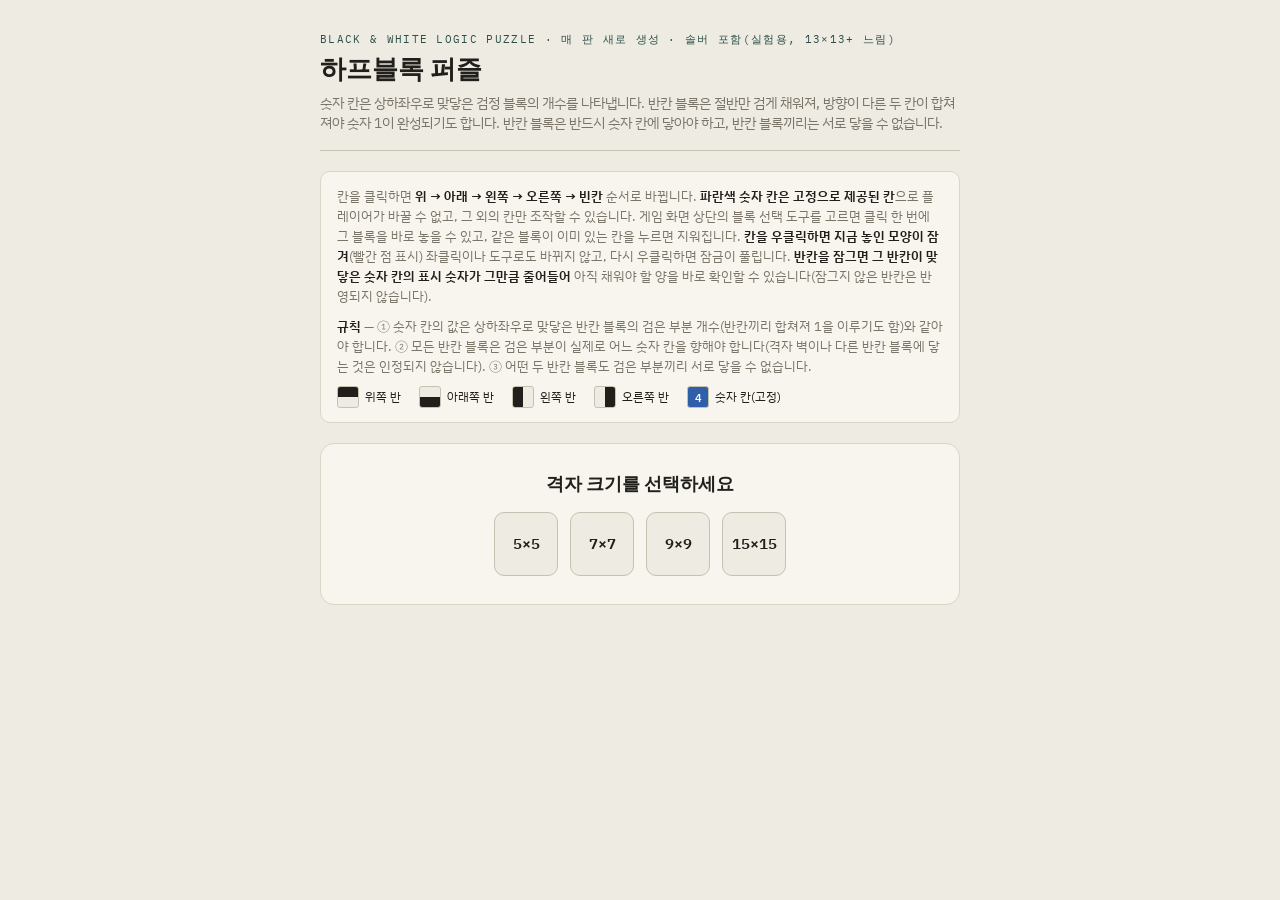
==== commit 3b610362: "BFS 테스트 섹션과 하단 생성 알고리즘 설명글 삭제 게임 플레이에 필요 없는 개발용 UI(BFS 단계별 재생)와 footer 설명글을 index.html, index-solver" ====
--- a/index-solver.html
+++ b/index-solver.html
@@ -250,68 +250,6 @@
     flex-basis:100%;
   }
 
-  .mini-board{
-    display:grid;
-    width:150px;
-    aspect-ratio:1/1;
-    border:2px solid var(--ink);
-    border-radius:3px;
-    overflow:hidden;
-    background:var(--line);
-    gap:1px;
-  }
-  .mini-cell{
-    position:relative;
-    background:var(--paper);
-    display:flex;
-    align-items:center;
-    justify-content:center;
-    font-family:var(--font-mono);
-    font-size:8px;
-    font-weight:600;
-  }
-  .mini-cell.fixed{
-    background:var(--danger);
-    color:#fff;
-  }
-  .mini-cell.full{ background:var(--ink); }
-  .mini-cell.forced-blue{ background:var(--fixed); }
-  .mini-cell.forced-green{ background:var(--accent); color:#fff; }
-  .mini-cell .fill{ position:absolute; background:var(--ink); }
-  .mini-cell.just-revealed{
-    box-shadow:0 0 0 2px var(--accent-strong) inset, 0 0 0 4px var(--accent-soft) inset;
-    z-index:1;
-  }
-
-  .bfs-stage-wrap{
-    display:flex;
-    flex-direction:column;
-    align-items:center;
-    gap:10px;
-    padding-top:10px;
-    border-top:1px dashed var(--line-soft);
-    width:100%;
-  }
-  .bfs-stage-header{
-    display:flex;
-    align-items:center;
-    justify-content:center;
-    gap:10px;
-    flex-wrap:wrap;
-  }
-  .stage-board{
-    width:min(72vw,260px);
-  }
-  .stage-board .mini-cell{ font-size:11px; }
-  .bfs-stage-hint{
-    margin:0;
-    color:var(--muted);
-    font-size:12px;
-    max-width:440px;
-    text-align:center;
-    line-height:1.5;
-  }
-
   .board-wrap{
     display:flex;
     justify-content:center;
@@ -414,13 +352,6 @@
   .btn:disabled{
     opacity:.4;
     cursor:default;
-  }
-
-  footer.note{
-    text-align:center;
-    font-size:11.5px;
-    color:var(--muted);
-    line-height:1.6;
   }
 
   [hidden]{ display:none!important; }
@@ -454,32 +385,6 @@
       <button class="size-btn" data-size="7" onclick="startGame(7)">7×7</button>
       <button class="size-btn" data-size="9" onclick="startGame(9)">9×9</button>
       <button class="size-btn" data-size="15" onclick="startGame(15)">15×15</button>
-    </div>
-  </section>
-
-  <section id="bfsSection" class="start-card">
-    <h2>BFS 테스트</h2>
-    <p style="margin:0;color:var(--muted);font-size:12.5px;">실제 게임에서 쓰는 퍼즐 생성 로직(generatePuzzleAttempt)을 그대로 한 번 실행해, 그 결과가 만들어진 과정을 단계별로 재생합니다. 구역마다 심는 "유일칸"(빨강)과 그로부터 강제되는 칸(파랑)·계산되는 칸(초록)뿐 아니라, 그 뒤로 이어지는 자유 반칸 배치와 새 숫자 칸 심기, 마지막 벽 접촉 보정까지 — 실제 생성기가 거친 순서 그대로 볼 수 있습니다.</p>
-    <div class="size-grid">
-      <button class="size-btn" onclick="runBfsTest(5)">5×5</button>
-      <button class="size-btn" onclick="runBfsTest(7)">7×7</button>
-      <button class="size-btn" onclick="runBfsTest(9)">9×9</button>
-    </div>
-    <div id="bfsStatus" style="font-size:12.5px;color:var(--muted);"></div>
-
-    <div id="bfsStageWrap" class="bfs-stage-wrap" hidden>
-      <div class="bfs-stage-header">
-        <span class="tool-label">단계별 진행 시뮬레이션</span>
-        <span id="bfsStageLabel" class="status-pill" style="border-style:dashed;"></span>
-      </div>
-      <div id="bfsStageBoard"></div>
-      <div class="actions">
-        <button id="bfsStagePrevBtn" class="btn secondary" onclick="bfsStagePrev()">이전 단계</button>
-        <button id="bfsStageNextBtn" class="btn secondary" onclick="bfsStageNext()">다음 단계</button>
-        <button id="bfsStageAllBtn" class="btn secondary" onclick="bfsStageAll()">전체 보기</button>
-        <button id="bfsStageResetBtn" class="btn danger-outline" onclick="bfsStageFullReset()">초기화</button>
-      </div>
-      <p class="bfs-stage-hint">빨강(유일칸, 0단계)에서 시작해, 실제 생성기가 칸을 하나씩 확정해 나간 순서 그대로 재생합니다. 파랑은 기존 숫자 칸이 강제한 반칸이고, 초록은 이웃이 모두 확정되어 계산만으로 나온 숫자 칸입니다. 초록까지의 전파가 멈추면, 실제 생성기가 숫자 칸에 닿은 미확정 칸에 반칸을 자유롭게 골라 놓거나(다시 전파가 이어짐) 더 놓을 자리가 없으면 새 숫자 칸을 심는 단계가 이어서 나타나며, 이 과정이 보드 전체가 채워질 때까지 반복됩니다. 그 뒤로 벽에 닿지 못한 반칸이 있다면, 마지막으로 그 칸을 숫자 칸으로 바꾸는 보정 단계가 한 번 더 나타날 수 있습니다. "이전 단계/다음 단계"로 한 단계씩, "전체 보기"로 끝까지 확인할 수 있고, "초기화"를 누르면 같은 결과를 처음(0단계)부터 다시 살펴봅니다.</p>
     </div>
   </section>
 
@@ -522,7 +427,6 @@
     </div>
   </section>
 
-  <footer class="note">실험 버전: 숫자 칸은 0을 제외한 1~4만 사용합니다. 4개 구역마다 정확히 1개씩 유일칸(꼭짓점 2·모서리 3·안쪽 4, 이웃 배치가 단 하나로만 정해지는 칸)을 심습니다 — 유일칸은 이 최초 배치 단계에서만 나오고, 그 이후 새로 심거나 계산되는 숫자 칸은 자기 칸의 인접 칸 개수와 값이 같아지는(=유일칸과 똑같아 보이는) 경우를 항상 배제합니다. 이렇게 심은 유일칸에서 BFS로 확정 영역을 넓힌 뒤, 그 다음부터는 벽(숫자 칸) 접촉이나 합계는 당장 따지지 않고 반칸끼리만 서로 닿지 않는지만 확인하며 채워나갑니다 — 이미 확정된 반칸들과 이웃이 가장 많이 겹쳐 자유도가 가장 적은 칸부터 우선 처리해, 나중에서야 "사방이 막혀 문으로도 룸으로도 만들 수 없는" 칸이 튀어나오는 상황을 미리 줄입니다. 그러다 절반 정도 진행될 때마다, 또는 더 이상 이어붙일 자리가 없으면, 기존 숫자 칸 하나를 나이트(체스 말) 이동 거리만큼 떨어진 빈 칸에 새 숫자 칸으로 심어(그 이웃 칸들의 방향까지 같은 자리에서 함께 확정) 벽을 고르게 흩뿌립니다 — 이렇게 벽을 계속 보충해두지 않으면, 나중에 벽에서 너무 멀어진 반칸들이 우연히 정직한 숫자로 맞아떨어질 확률이 지나치게 낮아져 생성 자체가 거의 항상 실패합니다. 매 배치 직후에는 그 자리가 여전히 정직한 결과로 이어질 수 있는지, 반칸끼리 닿지는 않았는지를 확인해, 문제가 생기면 그 배치만 되돌리고 다른 후보를 시도합니다. 한 자리에서 시도할 수 있는 모든 후보가 다 막히면, 그제서야 무작위로 몇 수를 되돌아가는 게 아니라 그 막힘의 원인이 된 바로 그 이전 결정 지점까지 정확히 되짚어가서 그 결정의 다른 후보를 이어서 시도합니다(진짜 백트래킹). 보드 전체가 채워지고 나면, 벽에 끝내 닿지 못한 반칸이 있는지 찾아 그 칸을 숫자 칸으로 바꾸는 보정을 거치고(그 칸이 다른 숫자 칸에 기여하던 값은 원래 0이었으므로 다른 칸에는 영향이 없습니다), 모든 숫자 칸이 실제 인접 반칸의 합과 정확히 일치하는지, 모든 반칸이 벽(숫자 칸 쪽을 향한 검은 부분)에 닿아 있는지, 그리고 어떤 두 반칸도 검은 부분끼리 닿아 있지 않은지 최종 검증하고, 그래도 어긋나면 처음부터 다시 생성합니다.</footer>
 </div>
 
 <script>
@@ -1669,144 +1573,6 @@
     }
   }
 
-  // Staged rendering for the BFS test's board: reveals a cell once the real generator would
-  // actually have resolved it by this point (forced.step[i] <= revealStep) — cells sharing a
-  // step all appear together, and the CURRENT wave gets a highlighted ring so the
-  // propagation front is visible as it advances. A cell the final wall-touch repair pass
-  // later turns from a half-block into a number clue keeps showing its half-block (from
-  // forced.preRepair*) for every stage before that repair actually happens, and only flips
-  // to the number clue (forced.final*) once the dedicated repair stage is reached — exactly
-  // when the real algorithm makes that change, not before.
-  function renderStagedMiniBoard(n, forced, revealStep){
-    const board = document.createElement('div');
-    board.className = 'mini-board stage-board';
-    board.style.gridTemplateColumns = `repeat(${n}, minmax(0, 1fr))`;
-    board.style.gridTemplateRows = `repeat(${n}, minmax(0, 1fr))`;
-
-    const inRepairStage = forced.repairStep !== -1 && revealStep >= forced.repairStep;
-
-    for(let i = 0; i < n * n; i++){
-      const div = document.createElement('div');
-      const known = forced.step[i] !== -1 && forced.step[i] <= revealStep;
-      const useFinal = inRepairStage && forced.repairedSet.has(i);
-      const color = !known ? 'none' : (useFinal ? forced.finalColor[i] : forced.preRepairColor[i]);
-      const knownKind = useFinal ? forced.finalKnownKind[i] : forced.preRepairKnownKind[i];
-      const knownValue = useFinal ? forced.finalKnownValue[i] : forced.preRepairKnownValue[i];
-
-      if(color === 'red'){
-        div.className = 'mini-cell fixed';
-        div.textContent = knownValue;
-      } else if(color === 'green'){
-        div.className = 'mini-cell forced-green';
-        div.textContent = knownValue;
-      } else if(color === 'blue'){
-        div.className = 'mini-cell forced-blue';
-        const fill = document.createElement('span');
-        fill.className = 'fill fill-' + knownKind;
-        div.appendChild(fill);
-      } else {
-        div.className = 'mini-cell';
-      }
-
-      const justRevealed = forced.repairStep !== -1 && revealStep === forced.repairStep
-        ? forced.repairedSet.has(i)
-        : known && forced.step[i] === revealStep;
-      if(justRevealed) div.classList.add('just-revealed');
-
-      board.appendChild(div);
-    }
-    return board;
-  }
-
-  // Current staged replay shown in the BFS test section: {n, forced, revealStep}, or null
-  // before any test has run. `forced` is exactly what generatePuzzleAttempt(n, true) returns
-  // — the real generator's own result, run once and replayed — so every stage shown here is
-  // a stage the actual puzzle generator actually went through, never a separate simulation
-  // of it. `revealStep` is how many of those stages are currently shown; the prev/next/all
-  // controls just move this pointer and re-render.
-  let bfsStageState = null;
-
-  function renderBfsStageBoard(){
-    const wrap = document.getElementById('bfsStageWrap');
-    const boardHost = document.getElementById('bfsStageBoard');
-    const label = document.getElementById('bfsStageLabel');
-    if(!bfsStageState){
-      wrap.hidden = true;
-      boardHost.innerHTML = '';
-      return;
-    }
-    wrap.hidden = false;
-    const {n, forced, revealStep} = bfsStageState;
-    const totalStages = forced.totalStages;
-    const isRepairStage = forced.repairStep !== -1 && revealStep === forced.repairStep;
-    label.textContent = totalStages === 0
-      ? '전파 없음'
-      : `단계 ${revealStep + 1} / ${totalStages}` + (isRepairStage ? ' · 벽 접촉 보정' : '');
-
-    boardHost.innerHTML = '';
-    boardHost.appendChild(renderStagedMiniBoard(n, forced, revealStep));
-
-    document.getElementById('bfsStagePrevBtn').disabled = revealStep <= 0;
-    const atEnd = revealStep >= totalStages - 1;
-    document.getElementById('bfsStageNextBtn').disabled = atEnd;
-    document.getElementById('bfsStageAllBtn').disabled = atEnd;
-  }
-
-  function bfsStagePrev(){
-    if(!bfsStageState) return;
-    bfsStageState.revealStep = Math.max(0, bfsStageState.revealStep - 1);
-    renderBfsStageBoard();
-  }
-  function bfsStageNext(){
-    if(!bfsStageState) return;
-    const maxStep = bfsStageState.forced.totalStages - 1;
-    bfsStageState.revealStep = Math.min(maxStep, bfsStageState.revealStep + 1);
-    renderBfsStageBoard();
-  }
-  function bfsStageAll(){
-    if(!bfsStageState) return;
-    bfsStageState.revealStep = Math.max(0, bfsStageState.forced.totalStages - 1);
-    renderBfsStageBoard();
-  }
-  // Rewinds the stepper back to stage 0 on the SAME generated puzzle — no regeneration,
-  // just moves revealStep back to the start so the same run can be replayed again.
-  function bfsStageFullReset(){
-    if(!bfsStageState) return;
-    bfsStageState.revealStep = 0;
-    renderBfsStageBoard();
-  }
-
-  // Runs the REAL puzzle generator (generatePuzzleAttempt with trace=true — the exact same
-  // function generatePuzzle uses for actual gameplay) and stages its result for step-by-step
-  // playback: unique-cell seeding, the red→blue→green closure, every freely-chosen
-  // half-block placement and freshly-planted clue the main loop makes (each with its own
-  // closure cascade), and the final wall-touch repair — all in the order the generator
-  // actually produced them. Retries on a discarded attempt exactly like generatePuzzle does;
-  // only the final successful attempt is shown, and failed attempts leave nothing behind.
-  function runBfsTest(n){
-    const statusEl = document.getElementById('bfsStatus');
-    statusEl.textContent = '생성 중…';
-    bfsStageState = null;
-    renderBfsStageBoard();
-    setTimeout(() => {
-      let result = null;
-      for(let attempt = 0; attempt < 8000; attempt++){
-        result = generatePuzzleAttempt(n, true);
-        if(result) break;
-      }
-      if(!result){
-        statusEl.textContent = '퍼즐 생성에 반복적으로 실패했습니다. 다시 시도해 주세요.';
-        return;
-      }
-
-      bfsStageState = {n, forced: result, revealStep: 0};
-      renderBfsStageBoard();
-
-      const clueCount = result.preRepairColor.filter(c => c === 'red').length;
-      statusEl.textContent = `${n}×${n} 격자: 유일칸(빨강) ${clueCount}개로 시작해 총 ${result.totalStages}단계에 걸쳐 실제 생성 로직 그대로 칸이 확정됩니다. "다음 단계"를 눌러 하나씩 살펴보세요.`;
-    }, 20);
-  }
-
   let state = {
     phase: 'start',      // 'start' | 'loading' | 'game'
     size: null,
